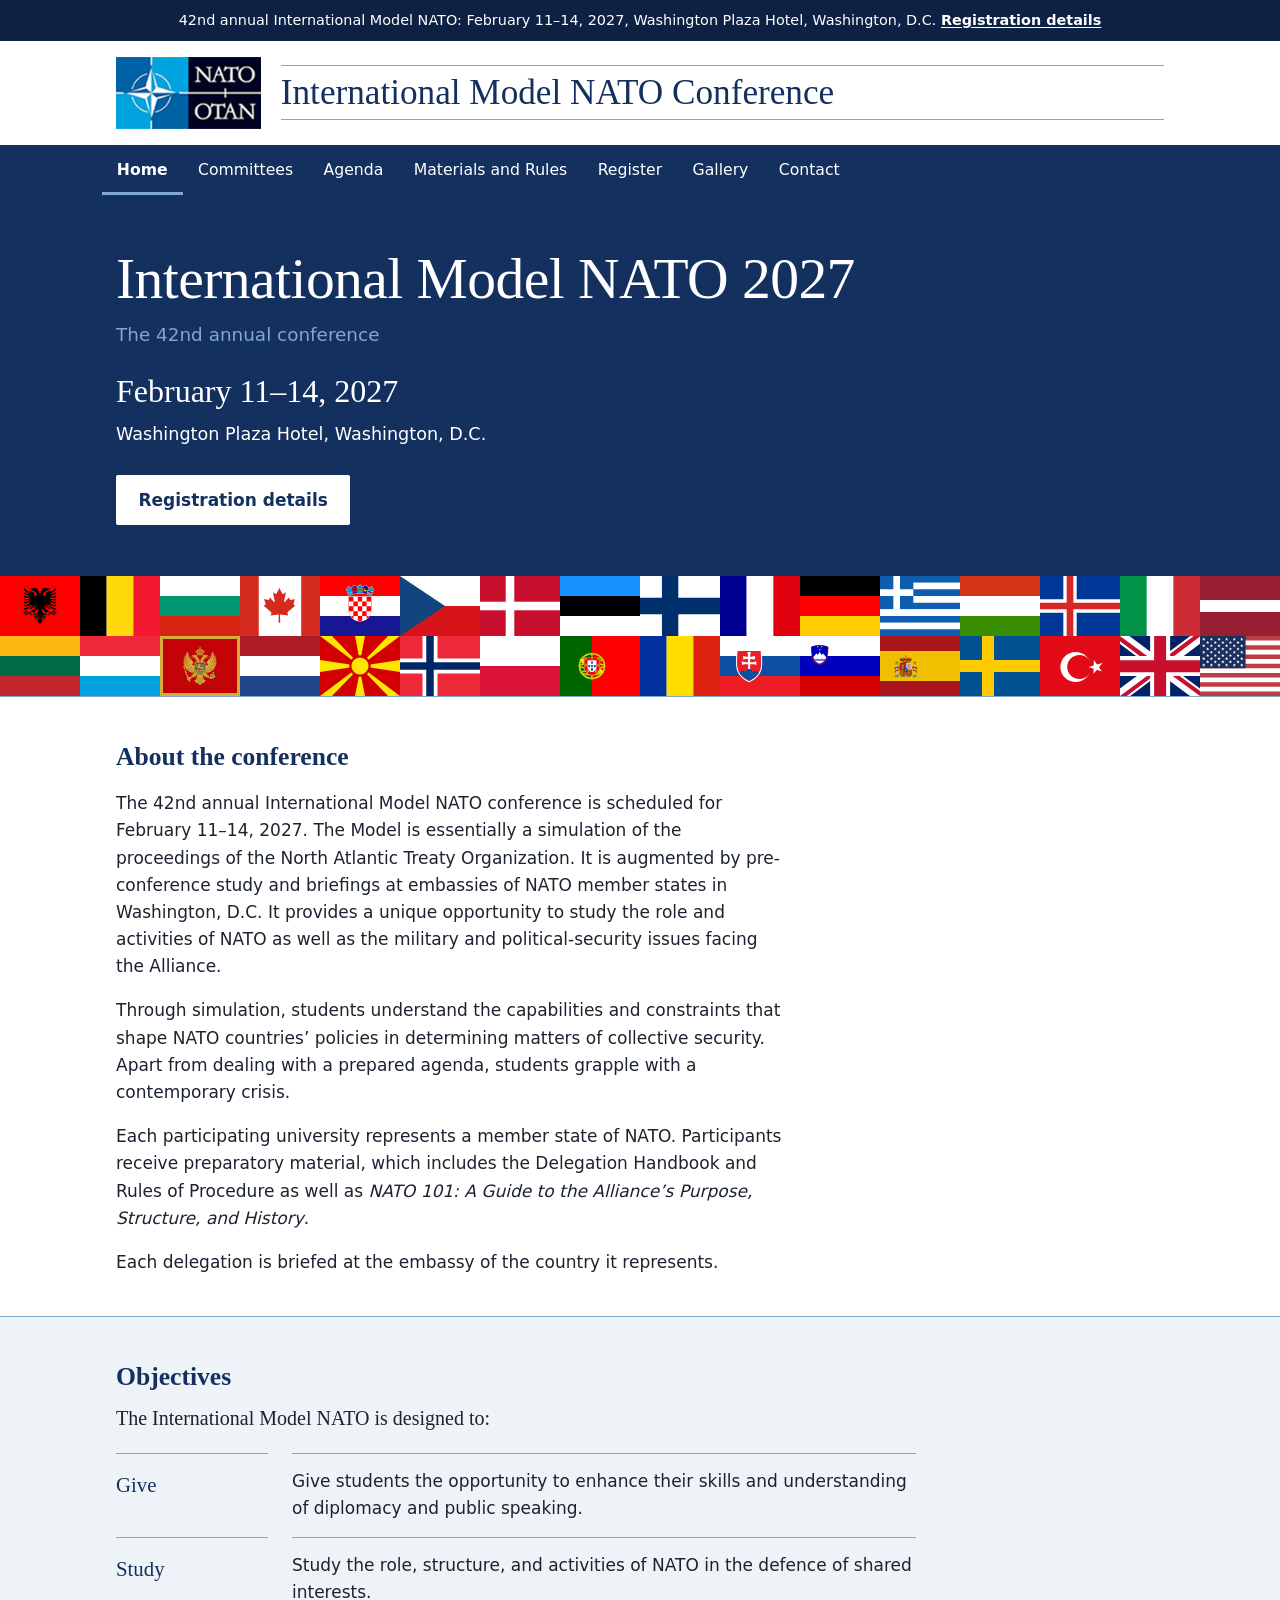
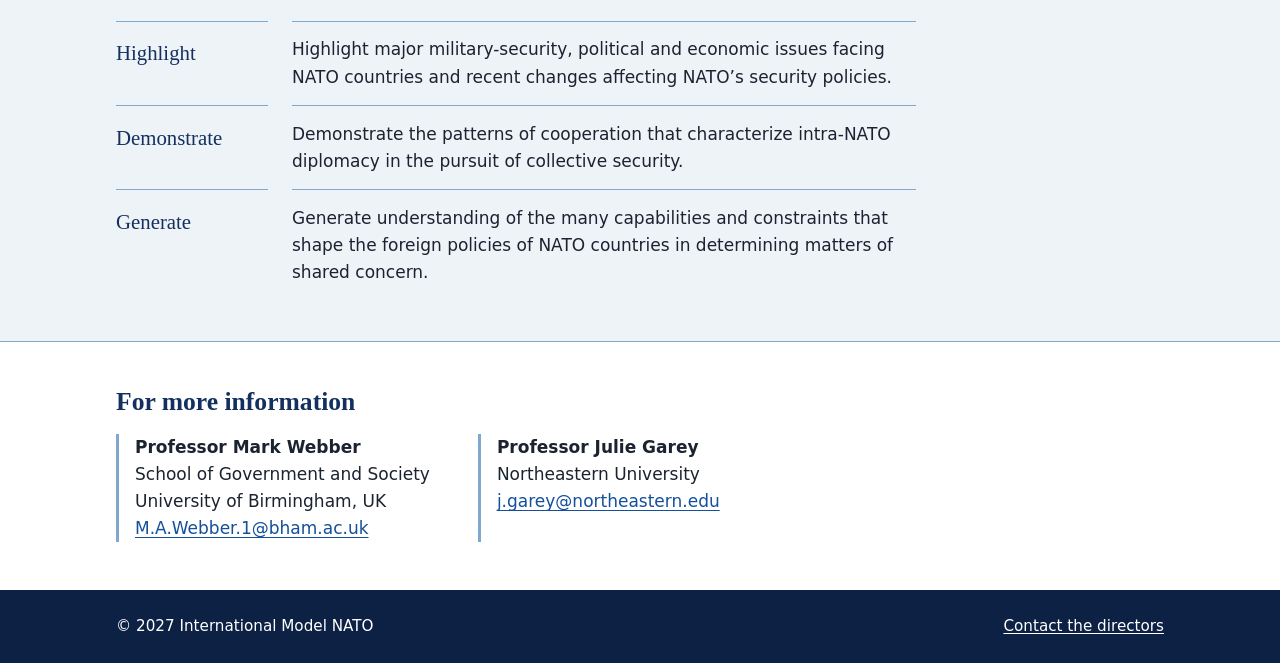
==== index.html @ 6ac9ee2c "Add files via upload" ====
<!DOCTYPE html>
<!--
  IMNATO website, page: index.html
  EDITING TIPS (full guide in README.md):
  - Change the words between the tags. Leave the <tags> themselves alone.
  - Anything highlighted yellow on the live site is a [TODO] placeholder to replace.
  - The banner, header, menu and footer are repeated on every page. If you change
    one of them, make the same change in all seven .html files.
-->
<html lang="en">
<head>
  <meta charset="utf-8">
  <meta name="viewport" content="width=device-width, initial-scale=1">
  <title>International Model NATO 2027</title>
  <meta name="description" content="International Model NATO 2027: the 42nd annual simulation of the North Atlantic Treaty Organization, February 11-14, 2027, Washington, D.C.">
  <link rel="stylesheet" href="css/style.css">
</head>
<body>
  <a class="skip" href="#main">Skip to main content</a>

  <!-- ANNOUNCEMENT BANNER: update each year -->
  <div class="banner">
    <p>42nd annual International Model NATO: February 11&ndash;14, 2027, Washington Plaza Hotel, Washington, D.C. <a href="register.html">Registration details</a></p>
  </div>

  <header class="site-header">
    <div class="wrap brand">
      <a class="brand-emblem" href="index.html" aria-label="International Model NATO home">
        <img src="images/nato-emblem.png" alt="NATO OTAN emblem" width="181" height="90">
      </a>
      <p class="brand-title">International Model NATO Conference</p>
    </div>
    <nav class="site-nav" aria-label="Main menu">
      <ul class="wrap">
        <li><a href="index.html" aria-current="page">Home</a></li>
        <li><a href="committees.html">Committees</a></li>
        <li><a href="agenda.html">Agenda</a></li>
        <li><a href="materials.html">Materials and Rules</a></li>
        <li><a href="register.html">Register</a></li>
        <li><a href="gallery.html">Gallery</a></li>
        <li><a href="contact.html">Contact</a></li>
      </ul>
    </nav>
  </header>

  <section class="hero">
    <div class="wrap">
      <h1>International Model NATO 2027</h1>
      <p class="hero-edition">The 42nd annual conference</p>
      <p class="hero-date">February 11&ndash;14, 2027</p>
      <p class="hero-place">Washington Plaza Hotel, Washington, D.C.</p>
      <p><a class="button" href="register.html">Registration details</a></p>
    </div>
  </section>
  <section class="flags" aria-label="NATO member states">
    <ul>
      <li><img src="images/flags/al.svg" alt="Albania" title="Albania" width="64" height="48" loading="lazy"></li>
      <li><img src="images/flags/be.svg" alt="Belgium" title="Belgium" width="64" height="48" loading="lazy"></li>
      <li><img src="images/flags/bg.svg" alt="Bulgaria" title="Bulgaria" width="64" height="48" loading="lazy"></li>
      <li><img src="images/flags/ca.svg" alt="Canada" title="Canada" width="64" height="48" loading="lazy"></li>
      <li><img src="images/flags/hr.svg" alt="Croatia" title="Croatia" width="64" height="48" loading="lazy"></li>
      <li><img src="images/flags/cz.svg" alt="Czechia" title="Czechia" width="64" height="48" loading="lazy"></li>
      <li><img src="images/flags/dk.svg" alt="Denmark" title="Denmark" width="64" height="48" loading="lazy"></li>
      <li><img src="images/flags/ee.svg" alt="Estonia" title="Estonia" width="64" height="48" loading="lazy"></li>
      <li><img src="images/flags/fi.svg" alt="Finland" title="Finland" width="64" height="48" loading="lazy"></li>
      <li><img src="images/flags/fr.svg" alt="France" title="France" width="64" height="48" loading="lazy"></li>
      <li><img src="images/flags/de.svg" alt="Germany" title="Germany" width="64" height="48" loading="lazy"></li>
      <li><img src="images/flags/gr.svg" alt="Greece" title="Greece" width="64" height="48" loading="lazy"></li>
      <li><img src="images/flags/hu.svg" alt="Hungary" title="Hungary" width="64" height="48" loading="lazy"></li>
      <li><img src="images/flags/is.svg" alt="Iceland" title="Iceland" width="64" height="48" loading="lazy"></li>
      <li><img src="images/flags/it.svg" alt="Italy" title="Italy" width="64" height="48" loading="lazy"></li>
      <li><img src="images/flags/lv.svg" alt="Latvia" title="Latvia" width="64" height="48" loading="lazy"></li>
      <li><img src="images/flags/lt.svg" alt="Lithuania" title="Lithuania" width="64" height="48" loading="lazy"></li>
      <li><img src="images/flags/lu.svg" alt="Luxembourg" title="Luxembourg" width="64" height="48" loading="lazy"></li>
      <li><img src="images/flags/me.svg" alt="Montenegro" title="Montenegro" width="64" height="48" loading="lazy"></li>
      <li><img src="images/flags/nl.svg" alt="Netherlands" title="Netherlands" width="64" height="48" loading="lazy"></li>
      <li><img src="images/flags/mk.svg" alt="North Macedonia" title="North Macedonia" width="64" height="48" loading="lazy"></li>
      <li><img src="images/flags/no.svg" alt="Norway" title="Norway" width="64" height="48" loading="lazy"></li>
      <li><img src="images/flags/pl.svg" alt="Poland" title="Poland" width="64" height="48" loading="lazy"></li>
      <li><img src="images/flags/pt.svg" alt="Portugal" title="Portugal" width="64" height="48" loading="lazy"></li>
      <li><img src="images/flags/ro.svg" alt="Romania" title="Romania" width="64" height="48" loading="lazy"></li>
      <li><img src="images/flags/sk.svg" alt="Slovakia" title="Slovakia" width="64" height="48" loading="lazy"></li>
      <li><img src="images/flags/si.svg" alt="Slovenia" title="Slovenia" width="64" height="48" loading="lazy"></li>
      <li><img src="images/flags/es.svg" alt="Spain" title="Spain" width="64" height="48" loading="lazy"></li>
      <li><img src="images/flags/se.svg" alt="Sweden" title="Sweden" width="64" height="48" loading="lazy"></li>
      <li><img src="images/flags/tr.svg" alt="Türkiye" title="Türkiye" width="64" height="48" loading="lazy"></li>
      <li><img src="images/flags/gb.svg" alt="United Kingdom" title="United Kingdom" width="64" height="48" loading="lazy"></li>
      <li><img src="images/flags/us.svg" alt="United States" title="United States" width="64" height="48" loading="lazy"></li>
    </ul>
  </section>

  <main id="main">
    <section class="wrap prose">
      <h2>About the conference</h2>
      <!-- EDIT HERE: main description of the conference -->
      <p>The 42nd annual International Model NATO conference is scheduled for February 11&ndash;14, 2027. The Model is essentially a simulation of the proceedings of the North Atlantic Treaty Organization. It is augmented by pre-conference study and briefings at embassies of NATO member states in Washington, D.C. It provides a unique opportunity to study the role and activities of NATO as well as the military and political-security issues facing the Alliance.</p>
      <p>Through simulation, students understand the capabilities and constraints that shape NATO countries&rsquo; policies in determining matters of collective security. Apart from dealing with a prepared agenda, students grapple with a contemporary crisis.</p>
      <p>Each participating university represents a member state of NATO. Participants receive preparatory material, which includes the Delegation Handbook and Rules of Procedure as well as <em>NATO 101: A Guide to the Alliance&rsquo;s Purpose, Structure, and History</em>.</p>
      <p>Each delegation is briefed at the embassy of the country it represents.</p>
    </section>

    <section class="band">
      <div class="wrap">
        <h2>Objectives</h2>
        <p class="lead">The International Model NATO is designed to:</p>
        <!-- EDIT HERE: the five objectives. Each is one <dt> (the verb) and one <dd> (the sentence). -->
        <dl class="objectives">
          <dt>Give</dt>
          <dd>Give students the opportunity to enhance their skills and understanding of diplomacy and public speaking.</dd>
          <dt>Study</dt>
          <dd>Study the role, structure, and activities of NATO in the defence of shared interests.</dd>
          <dt>Highlight</dt>
          <dd>Highlight major military-security, political and economic issues facing NATO countries and recent changes affecting NATO&rsquo;s security policies.</dd>
          <dt>Demonstrate</dt>
          <dd>Demonstrate the patterns of cooperation that characterize intra-NATO diplomacy in the pursuit of collective security.</dd>
          <dt>Generate</dt>
          <dd>Generate understanding of the many capabilities and constraints that shape the foreign policies of NATO countries in determining matters of shared concern.</dd>
        </dl>
      </div>
    </section>

    <section class="wrap prose">
      <h2>For more information</h2>
      <!-- EDIT HERE: faculty contacts (also on contact.html) -->
      <ul class="contacts">
        <li>
          <strong>Professor Mark Webber</strong><br>
          School of Government and Society<br>
          University of Birmingham, UK<br>
          <a href="mailto:M.A.Webber.1@bham.ac.uk">M.A.Webber.1@bham.ac.uk</a>
        </li>
        <li>
          <strong>Professor Julie Garey</strong><br>
          Northeastern University<br>
          <a href="mailto:j.garey@northeastern.edu">j.garey@northeastern.edu</a>
        </li>
      </ul>
    </section>
  </main>

  <!-- FOOTER: update the year each year -->
  <footer class="site-footer">
    <div class="wrap">
      <p>&copy; 2027 International Model NATO</p>
      <p><a href="contact.html">Contact the directors</a></p>
    </div>
  </footer>
</body>
</html>
---- css/style.css ----
/* ==========================================================================
   IMNATO website styles
   All colors, fonts and sizes live here. To restyle the whole site, change
   the values in the :root block below. No other file needs to be touched.
   ========================================================================== */

:root {
  --navy: #14305f;        /* header menu, hero, headings */
  --navy-deep: #0d2145;   /* announcement banner, footer */
  --steel: #7fa8cc;       /* thin rules and accents */
  --mist: #eef3f8;        /* pale background bands */
  --ink: #1c2330;         /* body text */
  --link: #14509b;        /* links on light backgrounds */
  --todo-bg: #fff3a8;     /* yellow highlight for [TODO] placeholders */
  --todo-ink: #5a4300;

  --serif: "Palatino Linotype", Palatino, "Book Antiqua", Georgia, serif;
  --sans: system-ui, -apple-system, "Segoe UI", Roboto, Helvetica, Arial, sans-serif;
}

*, *::before, *::after { box-sizing: border-box; }

html { -webkit-text-size-adjust: 100%; }

body {
  margin: 0;
  font-family: var(--sans);
  font-size: 1.0625rem;
  line-height: 1.6;
  color: var(--ink);
  background: #fff;
}

img { max-width: 100%; height: auto; }

a { color: var(--link); text-underline-offset: 0.15em; }
a:hover { text-decoration-thickness: 2px; }
a:focus-visible { outline: 3px solid var(--link); outline-offset: 2px; }

.wrap {
  max-width: 68rem;
  margin: 0 auto;
  padding: 0 1.25rem;
}

/* ---- Skip link (keyboard users) ---------------------------------------- */
.skip {
  position: absolute;
  left: -999px;
  top: 0.5rem;
  background: #fff;
  color: var(--navy);
  padding: 0.5rem 0.9rem;
  z-index: 10;
}
.skip:focus { left: 0.5rem; }

/* ---- Announcement banner ------------------------------------------------ */
.banner {
  background: var(--navy-deep);
  color: #fff;
  text-align: center;
  font-size: 0.9rem;
  padding: 0.55rem 1rem;
}
.banner p { margin: 0; }
.banner a { color: #fff; font-weight: 600; white-space: nowrap; }
.banner a:focus-visible { outline-color: #fff; }

/* ---- Header: emblem + title with thin rules ---------------------------- */
.site-header { background: #fff; }

.brand {
  display: flex;
  align-items: center;
  gap: 1.25rem;
  padding-top: 1rem;
  padding-bottom: 1rem;
}
.brand-emblem { flex: none; display: block; line-height: 0; }
.brand-emblem img { display: block; height: 72px; width: auto; }

.brand-title {
  flex: 1;
  margin: 0;
  padding: 0.35rem 0;
  border-top: 1px solid var(--steel);
  border-bottom: 1px solid var(--steel);
  font-family: var(--serif);
  font-size: clamp(1.25rem, 3.4vw, 2.2rem);
  line-height: 1.2;
  color: var(--navy);
}

/* ---- Main menu ---------------------------------------------------------- */
.site-nav { background: var(--navy); }
.site-nav ul {
  display: flex;
  flex-wrap: wrap;
  list-style: none;
  margin: 0 auto;
  padding: 0 0.35rem;
  max-width: 68rem;
}
.site-nav a {
  display: block;
  padding: 0.8rem 0.95rem;
  color: #fff;
  text-decoration: none;
  font-size: 0.98rem;
}
.site-nav a:hover { text-decoration: underline; text-underline-offset: 0.3em; }
.site-nav a:focus-visible { outline-color: #fff; outline-offset: -3px; }
.site-nav a[aria-current="page"] { box-shadow: inset 0 -3px 0 var(--steel); font-weight: 600; }

/* ---- Home page hero ----------------------------------------------------- */
.hero {
  background: var(--navy);
  color: #fff;
  padding: 3.25rem 0 3rem;
}
.hero h1 {
  margin: 0 0 0.6rem;
  font-family: var(--serif);
  font-weight: 400;
  font-size: clamp(2.1rem, 6vw, 3.6rem);
  line-height: 1.1;
  letter-spacing: -0.01em;
}
.hero p { margin: 0.2rem 0; }
.hero-edition { color: var(--steel); font-size: 1.15rem; }
.hero-date { font-family: var(--serif); font-size: clamp(1.5rem, 3.5vw, 2rem); margin-top: 1rem !important; }
.hero-place { font-size: 1.1rem; }
.hero .button { margin-top: 1.5rem; }

.button {
  display: inline-block;
  padding: 0.7rem 1.4rem;
  background: #fff;
  color: var(--navy);
  font-weight: 600;
  text-decoration: none;
  border-radius: 2px;
}
.button:hover { background: var(--mist); }
.button:focus-visible { outline: 3px solid #fff; outline-offset: 3px; }

/* ---- Flag strip: all NATO member states --------------------------------- */
.flags { background: #fff; border-bottom: 1px solid var(--steel); }
.flags ul {
  display: grid;
  grid-template-columns: repeat(16, 1fr);
  list-style: none;
  margin: 0;
  padding: 0;
}
.flags img { display: block; width: 100%; height: auto; }

/* ---- Sub-page heading band ---------------------------------------------- */
.page-head {
  background: var(--mist);
  border-bottom: 1px solid var(--steel);
}
.page-head h1 {
  margin: 0;
  padding: 2rem 0 1.75rem;
  font-family: var(--serif);
  font-weight: 400;
  font-size: clamp(1.9rem, 5vw, 2.7rem);
  color: var(--navy);
}

/* ---- Content ------------------------------------------------------------ */
main { display: block; padding-bottom: 3rem; }

.prose { padding-top: 0.5rem; }
.prose p { max-width: 42rem; }
.prose h2, .band h2 {
  margin: 2.25rem 0 0.6rem;
  font-family: var(--serif);
  font-weight: 700;
  font-size: 1.6rem;
  line-height: 1.25;
  color: var(--navy);
}
.lead { font-family: var(--serif); font-size: 1.25rem; line-height: 1.5; margin-top: 1.75rem; }

/* Objectives on the home page */
.band {
  background: var(--mist);
  border-top: 1px solid var(--steel);
  border-bottom: 1px solid var(--steel);
  padding: 0.5rem 0 2.5rem;
  margin-top: 2.5rem;
}
.band .lead { margin-top: 0; }
.objectives {
  display: grid;
  grid-template-columns: 9.5rem 1fr;
  gap: 0 1.5rem;
  margin: 1.25rem 0 0;
  max-width: 50rem;
}
.objectives dt,
.objectives dd { padding-top: 0.9rem; padding-bottom: 0.9rem; border-top: 1px solid var(--steel); margin: 0; }
.objectives dt { font-family: var(--serif); font-size: 1.3rem; color: var(--navy); }

/* Contacts */
.contacts {
  display: flex;
  flex-wrap: wrap;
  gap: 1.5rem 3rem;
  list-style: none;
  padding: 0;
  margin: 1rem 0 0;
}
.contacts li { border-left: 3px solid var(--steel); padding-left: 1rem; }

/* Committees */
.committee-list {
  display: grid;
  grid-template-columns: repeat(auto-fit, minmax(18rem, 1fr));
  gap: 0.5rem 2.5rem;
  margin-top: 0.5rem;
}
.committee { border-left: 3px solid var(--steel); padding: 0 0 0.5rem 1rem; }
.committee h2 { margin-top: 1.25rem; font-size: 1.35rem; }
.committee p { margin: 0; }

/* Agenda */
.day-list { margin: 0.5rem 0 1.5rem; max-width: 42rem; }
.day { border-top: 1px solid var(--steel); padding-bottom: 0.75rem; }
.day h2 { font-size: 1.35rem; margin-top: 1.1rem; }
.day p { margin: 0; }

/* Materials */
.doc-list { list-style: none; padding: 0; margin: 0.5rem 0 0; max-width: 42rem; }
.doc-list li { border-left: 3px solid var(--steel); padding: 0 0 0.5rem 1rem; margin-bottom: 0.5rem; }
.doc-list h2 { font-size: 1.3rem; margin-top: 1.1rem; }
.doc-list p { margin: 0; }

/* Gallery */
.tile-grid {
  display: grid;
  grid-template-columns: repeat(auto-fill, minmax(14rem, 1fr));
  gap: 1.25rem;
  margin-top: 1.25rem;
}
.tile { margin: 0; }
.tile img { display: block; width: 100%; aspect-ratio: 4 / 3; object-fit: cover; }
.tile-box {
  aspect-ratio: 4 / 3;
  display: grid;
  place-items: center;
  padding: 1rem;
  text-align: center;
  background: var(--mist);
  border: 1px dashed var(--steel);
}
.tile figcaption { font-size: 0.92rem; margin-top: 0.4rem; }

/* Placeholders: bright on purpose so nobody publishes one by accident */
.todo {
  background: var(--todo-bg);
  color: var(--todo-ink);
  padding: 0 0.25em;
  border-radius: 2px;
}

/* ---- Footer ------------------------------------------------------------- */
.site-footer {
  background: var(--navy-deep);
  color: #fff;
  padding: 1.5rem 0;
  font-size: 0.95rem;
}
.site-footer .wrap {
  display: flex;
  flex-wrap: wrap;
  justify-content: space-between;
  gap: 0.5rem 2rem;
}
.site-footer p { margin: 0; }
.site-footer a { color: #fff; }
.site-footer a:focus-visible { outline-color: #fff; }

/* ---- Small screens ------------------------------------------------------ */
@media (max-width: 760px) {
  .flags ul { grid-template-columns: repeat(8, 1fr); }
  .brand-emblem img { height: 56px; }
  .brand { gap: 0.9rem; }
  .objectives { grid-template-columns: 1fr; }
  .objectives dt { padding-bottom: 0; }
  .objectives dd { border-top: 0; padding-top: 0.25rem; }
  .hero { padding: 2.25rem 0 2rem; }
}
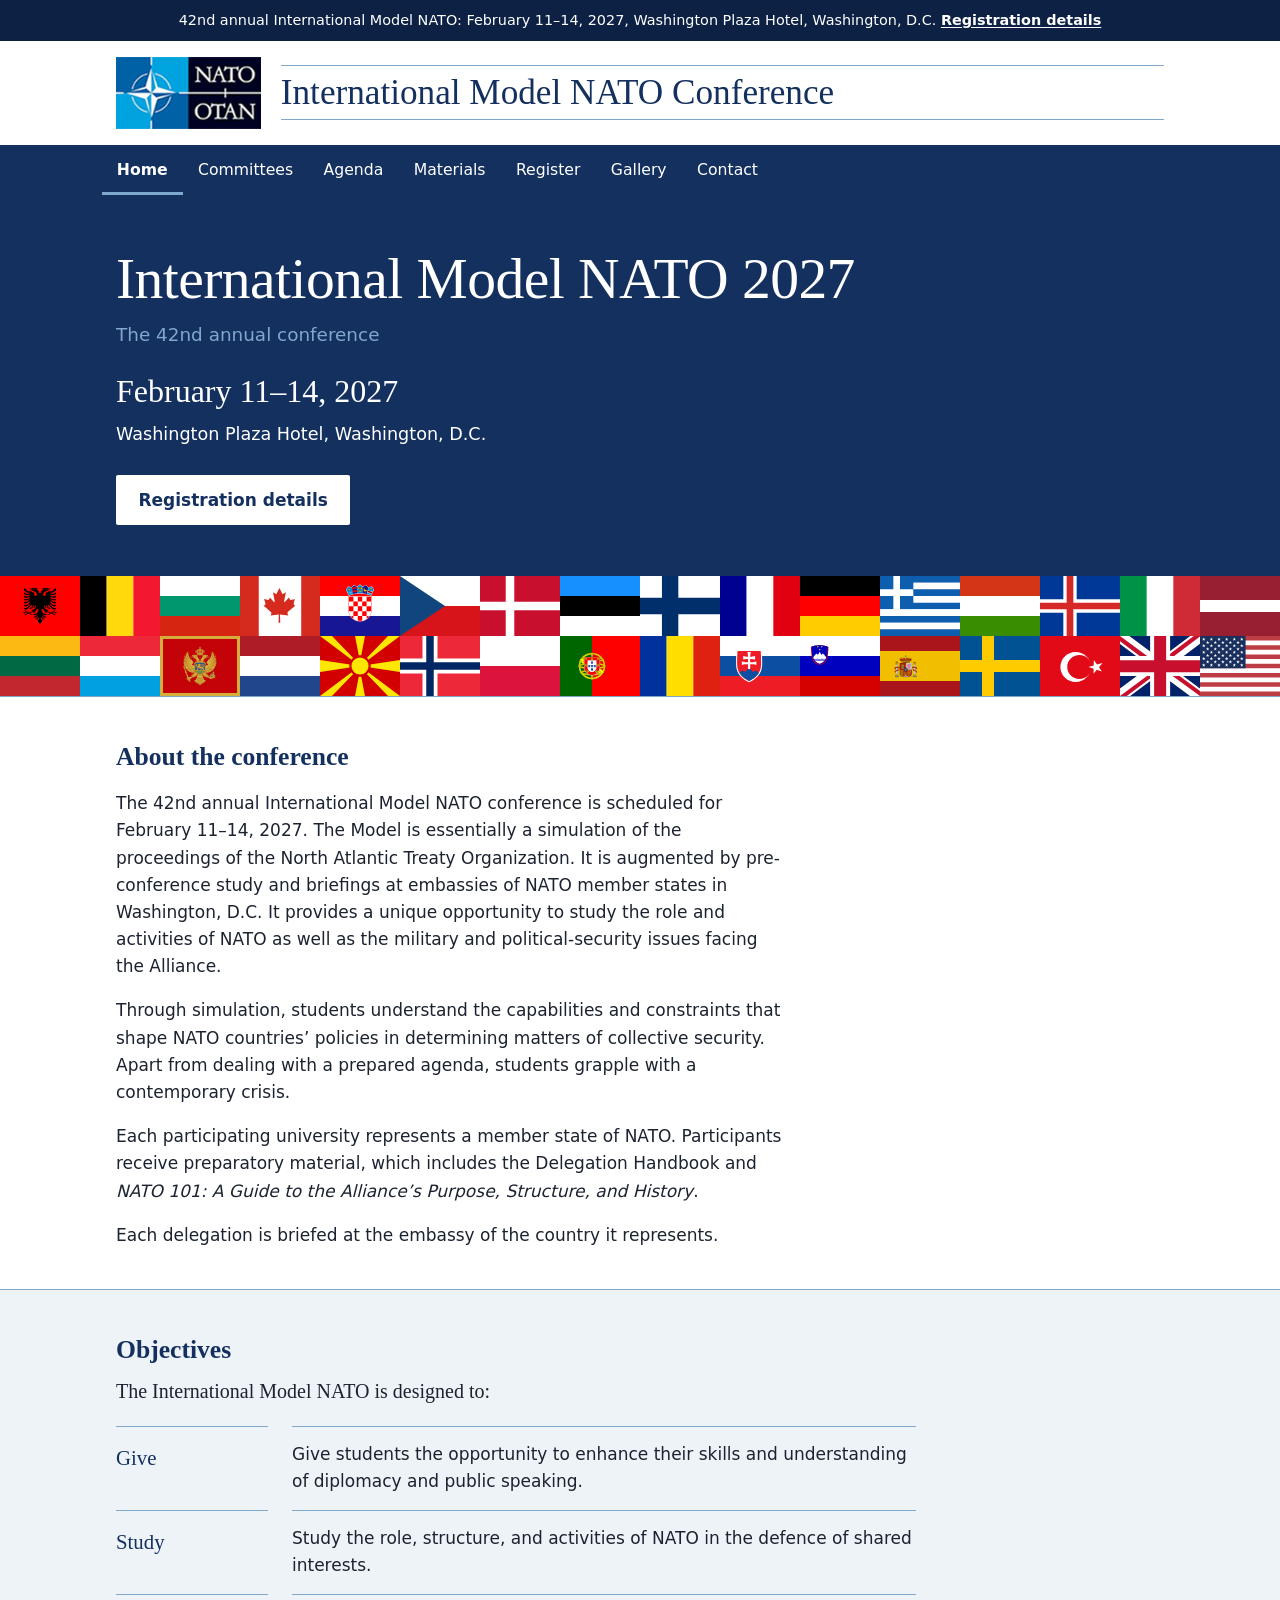
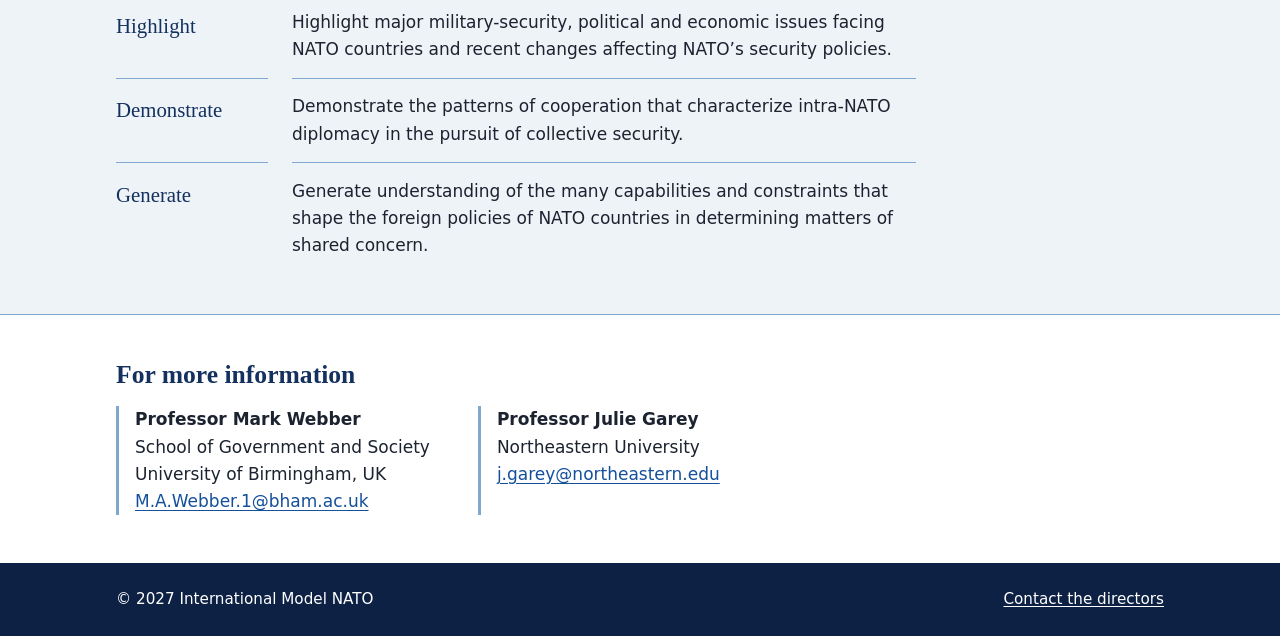
==== commit bf24846b: "Add files via upload" ====
--- a/index.html
+++ b/index.html
@@ -35,7 +35,7 @@
         <li><a href="index.html" aria-current="page">Home</a></li>
         <li><a href="committees.html">Committees</a></li>
         <li><a href="agenda.html">Agenda</a></li>
-        <li><a href="materials.html">Materials and Rules</a></li>
+        <li><a href="materials.html">Materials</a></li>
         <li><a href="register.html">Register</a></li>
         <li><a href="gallery.html">Gallery</a></li>
         <li><a href="contact.html">Contact</a></li>
@@ -95,7 +95,7 @@
       <!-- EDIT HERE: main description of the conference -->
       <p>The 42nd annual International Model NATO conference is scheduled for February 11&ndash;14, 2027. The Model is essentially a simulation of the proceedings of the North Atlantic Treaty Organization. It is augmented by pre-conference study and briefings at embassies of NATO member states in Washington, D.C. It provides a unique opportunity to study the role and activities of NATO as well as the military and political-security issues facing the Alliance.</p>
       <p>Through simulation, students understand the capabilities and constraints that shape NATO countries&rsquo; policies in determining matters of collective security. Apart from dealing with a prepared agenda, students grapple with a contemporary crisis.</p>
-      <p>Each participating university represents a member state of NATO. Participants receive preparatory material, which includes the Delegation Handbook and Rules of Procedure as well as <em>NATO 101: A Guide to the Alliance&rsquo;s Purpose, Structure, and History</em>.</p>
+      <p>Each participating university represents a member state of NATO. Participants receive preparatory material, which includes the Delegation Handbook and <em>NATO 101: A Guide to the Alliance&rsquo;s Purpose, Structure, and History</em>.</p>
       <p>Each delegation is briefed at the embassy of the country it represents.</p>
     </section>
 
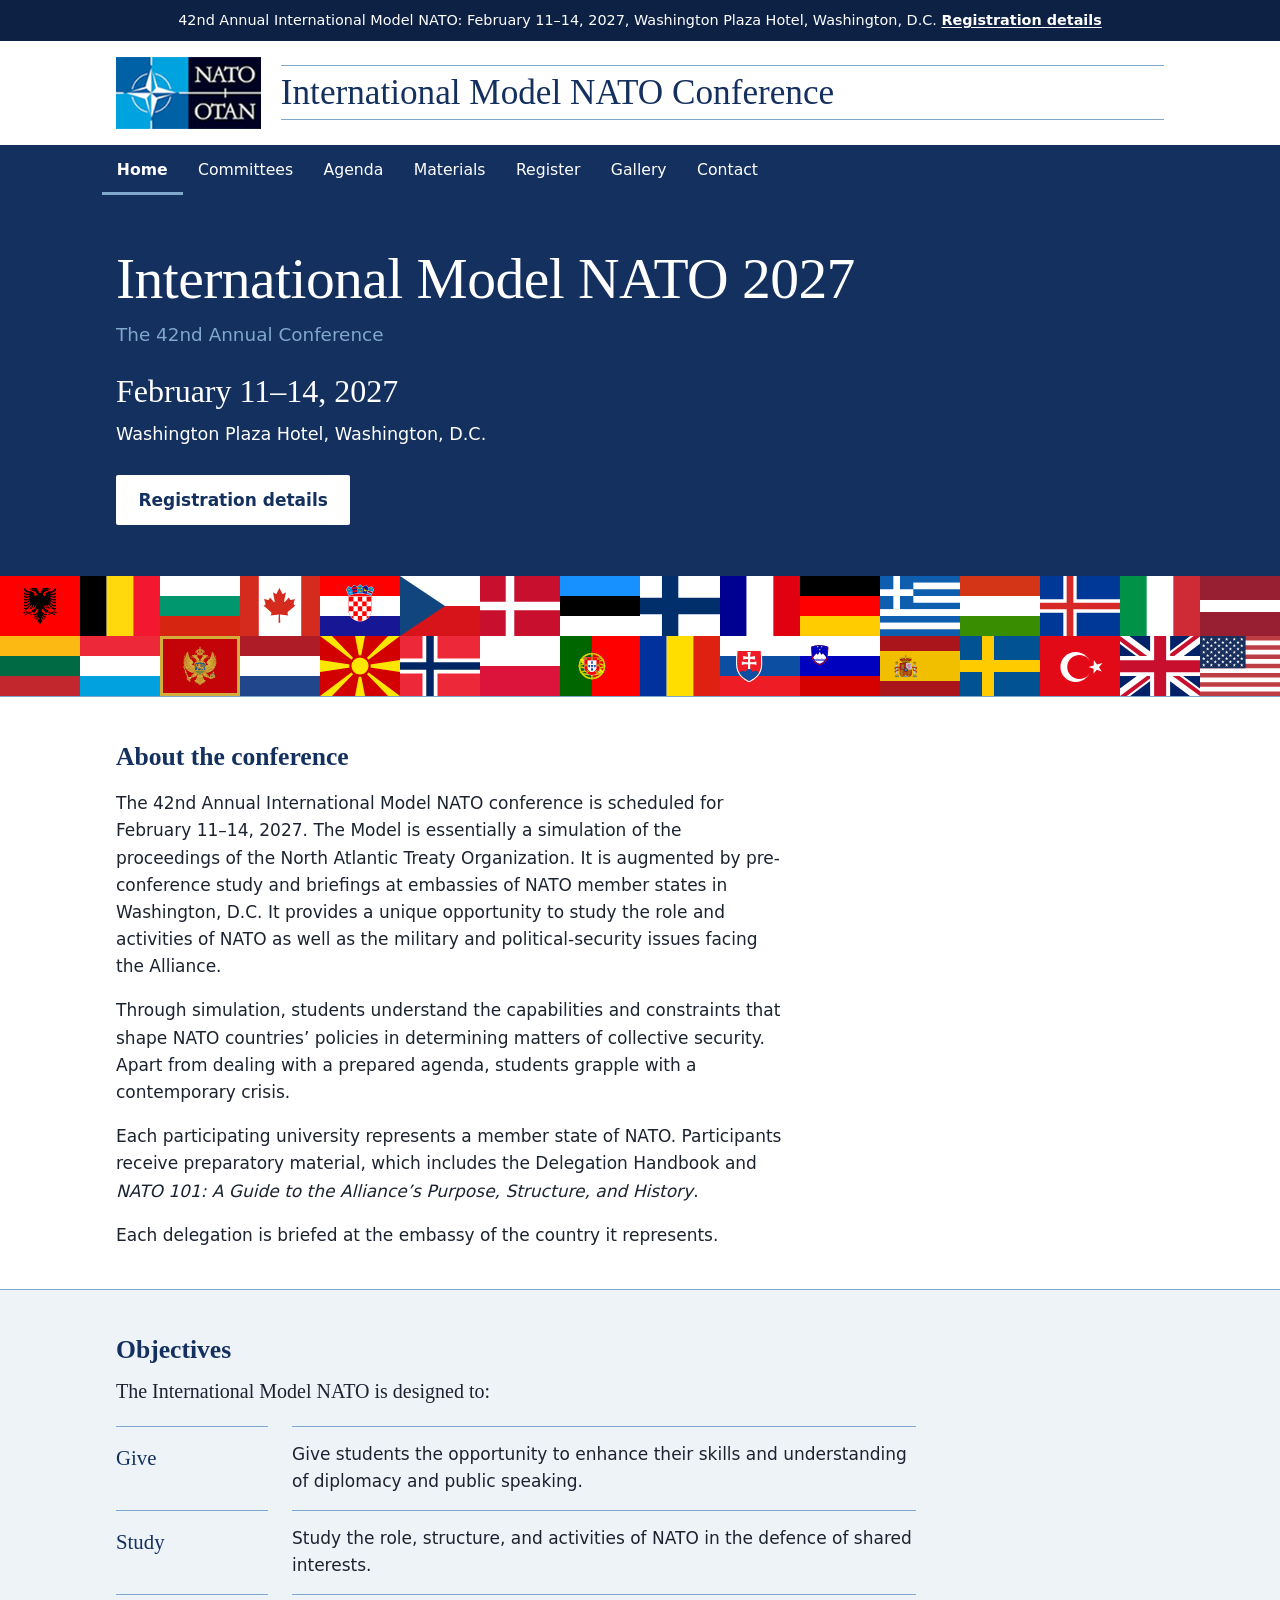
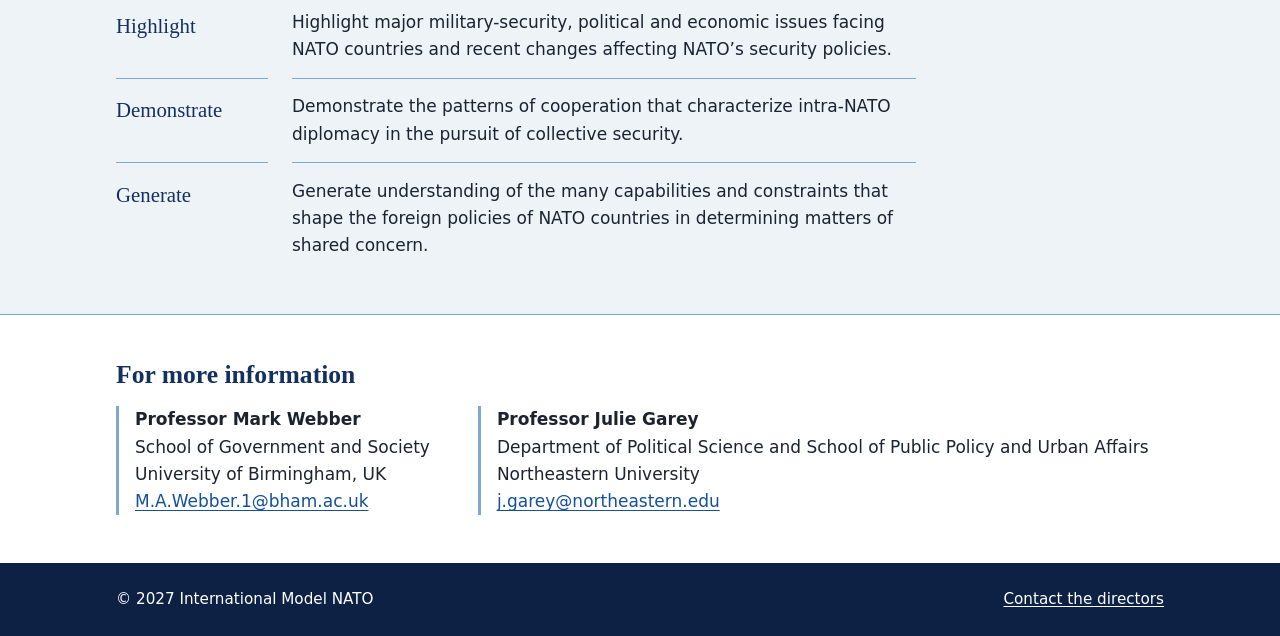
==== commit 5ad7d2f1: "Add files via upload" ====
--- a/index.html
+++ b/index.html
@@ -12,7 +12,7 @@
   <meta charset="utf-8">
   <meta name="viewport" content="width=device-width, initial-scale=1">
   <title>International Model NATO 2027</title>
-  <meta name="description" content="International Model NATO 2027: the 42nd annual simulation of the North Atlantic Treaty Organization, February 11-14, 2027, Washington, D.C.">
+  <meta name="description" content="International Model NATO 2027: the 42nd Annual International Model NATO conference, a simulation of the North Atlantic Treaty Organization, February 11-14, 2027, Washington, D.C.">
   <link rel="stylesheet" href="css/style.css">
 </head>
 <body>
@@ -20,7 +20,7 @@
 
   <!-- ANNOUNCEMENT BANNER: update each year -->
   <div class="banner">
-    <p>42nd annual International Model NATO: February 11&ndash;14, 2027, Washington Plaza Hotel, Washington, D.C. <a href="register.html">Registration details</a></p>
+    <p>42nd Annual International Model NATO: February 11&ndash;14, 2027, Washington Plaza Hotel, Washington, D.C. <a href="register.html">Registration details</a></p>
   </div>
 
   <header class="site-header">
@@ -46,7 +46,7 @@
   <section class="hero">
     <div class="wrap">
       <h1>International Model NATO 2027</h1>
-      <p class="hero-edition">The 42nd annual conference</p>
+      <p class="hero-edition">The 42nd Annual Conference</p>
       <p class="hero-date">February 11&ndash;14, 2027</p>
       <p class="hero-place">Washington Plaza Hotel, Washington, D.C.</p>
       <p><a class="button" href="register.html">Registration details</a></p>
@@ -93,7 +93,7 @@
     <section class="wrap prose">
       <h2>About the conference</h2>
       <!-- EDIT HERE: main description of the conference -->
-      <p>The 42nd annual International Model NATO conference is scheduled for February 11&ndash;14, 2027. The Model is essentially a simulation of the proceedings of the North Atlantic Treaty Organization. It is augmented by pre-conference study and briefings at embassies of NATO member states in Washington, D.C. It provides a unique opportunity to study the role and activities of NATO as well as the military and political-security issues facing the Alliance.</p>
+      <p>The 42nd Annual International Model NATO conference is scheduled for February 11&ndash;14, 2027. The Model is essentially a simulation of the proceedings of the North Atlantic Treaty Organization. It is augmented by pre-conference study and briefings at embassies of NATO member states in Washington, D.C. It provides a unique opportunity to study the role and activities of NATO as well as the military and political-security issues facing the Alliance.</p>
       <p>Through simulation, students understand the capabilities and constraints that shape NATO countries&rsquo; policies in determining matters of collective security. Apart from dealing with a prepared agenda, students grapple with a contemporary crisis.</p>
       <p>Each participating university represents a member state of NATO. Participants receive preparatory material, which includes the Delegation Handbook and <em>NATO 101: A Guide to the Alliance&rsquo;s Purpose, Structure, and History</em>.</p>
       <p>Each delegation is briefed at the embassy of the country it represents.</p>
@@ -131,6 +131,7 @@
         </li>
         <li>
           <strong>Professor Julie Garey</strong><br>
+          Department of Political Science and School of Public Policy and Urban Affairs<br>
           Northeastern University<br>
           <a href="mailto:j.garey@northeastern.edu">j.garey@northeastern.edu</a>
         </li>
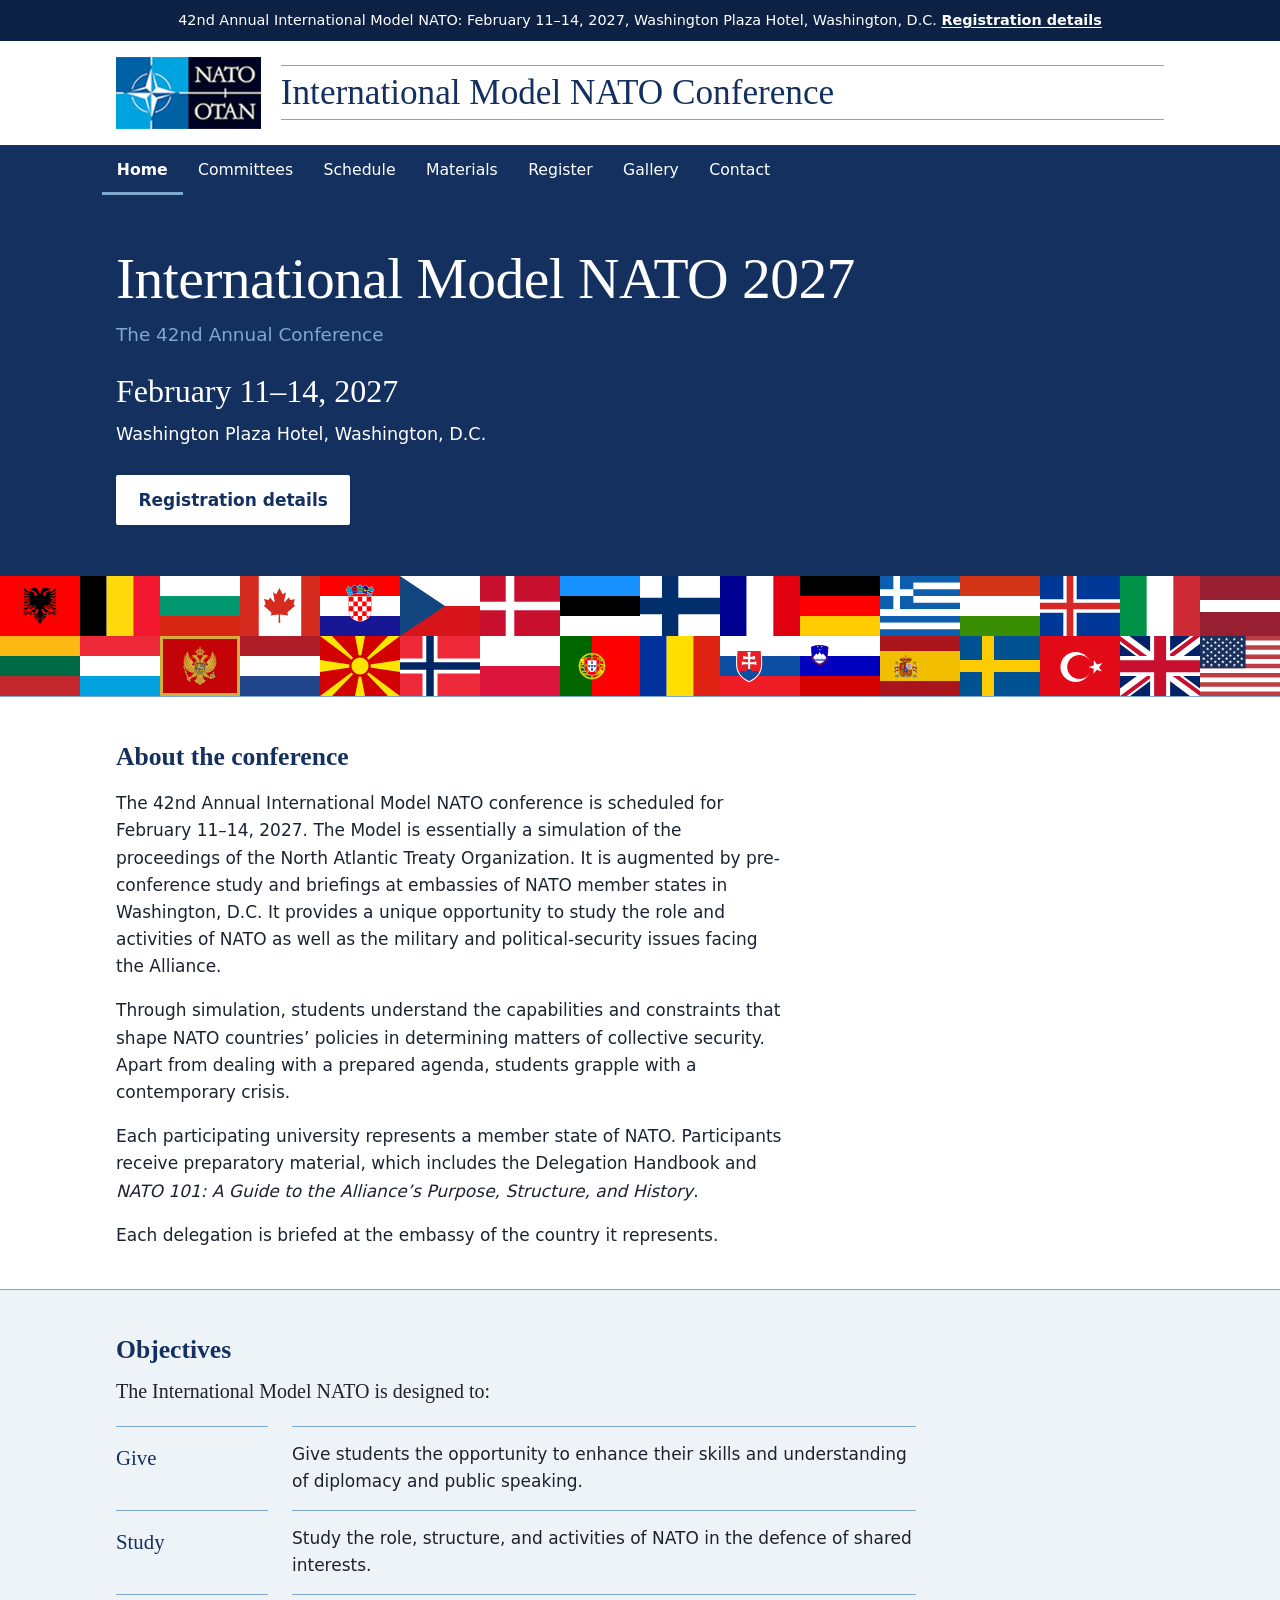
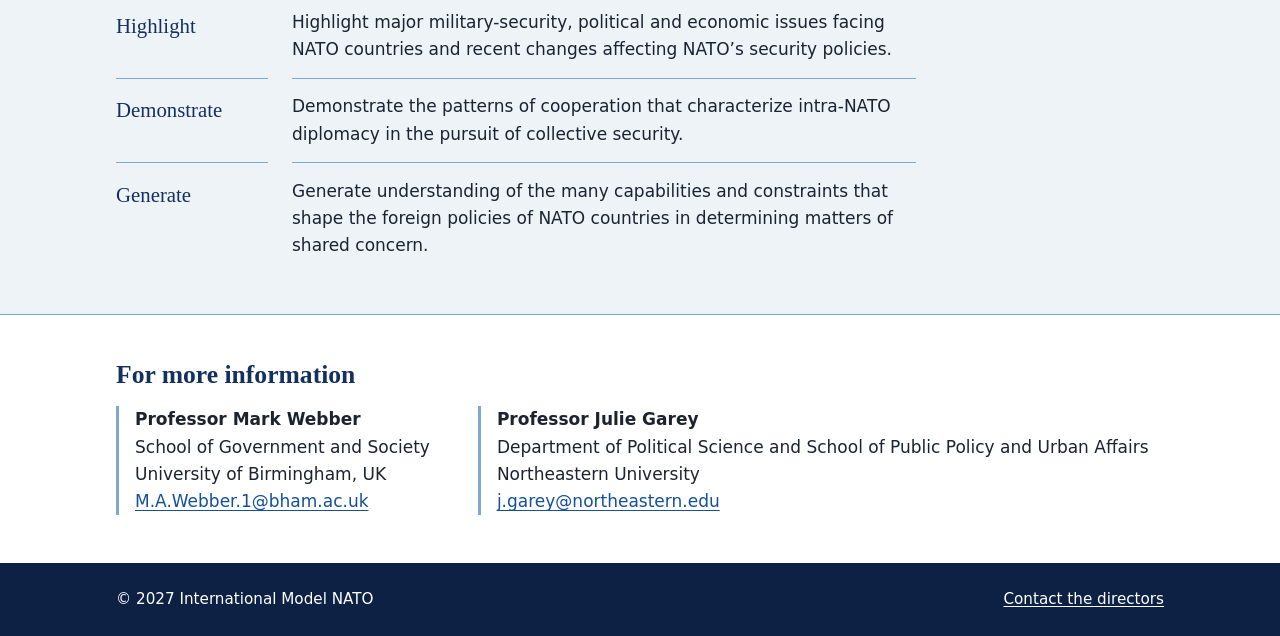
==== commit cb1d28e2: "Add files via upload" ====
--- a/index.html
+++ b/index.html
@@ -34,7 +34,7 @@
       <ul class="wrap">
         <li><a href="index.html" aria-current="page">Home</a></li>
         <li><a href="committees.html">Committees</a></li>
-        <li><a href="agenda.html">Agenda</a></li>
+        <li><a href="schedule.html">Schedule</a></li>
         <li><a href="materials.html">Materials</a></li>
         <li><a href="register.html">Register</a></li>
         <li><a href="gallery.html">Gallery</a></li>
--- a/css/style.css
+++ b/css/style.css
@@ -242,12 +242,13 @@
 /* Gallery */
 .tile-grid {
   display: grid;
-  grid-template-columns: repeat(auto-fill, minmax(14rem, 1fr));
+  grid-template-columns: repeat(auto-fill, minmax(18rem, 1fr));
   gap: 1.25rem;
   margin-top: 1.25rem;
 }
 .tile { margin: 0; }
-.tile img { display: block; width: 100%; aspect-ratio: 4 / 3; object-fit: cover; }
+.tile-wide { grid-column: 1 / -1; }
+.tile img { display: block; width: 100%; height: auto; }
 .tile-box {
   aspect-ratio: 4 / 3;
   display: grid;
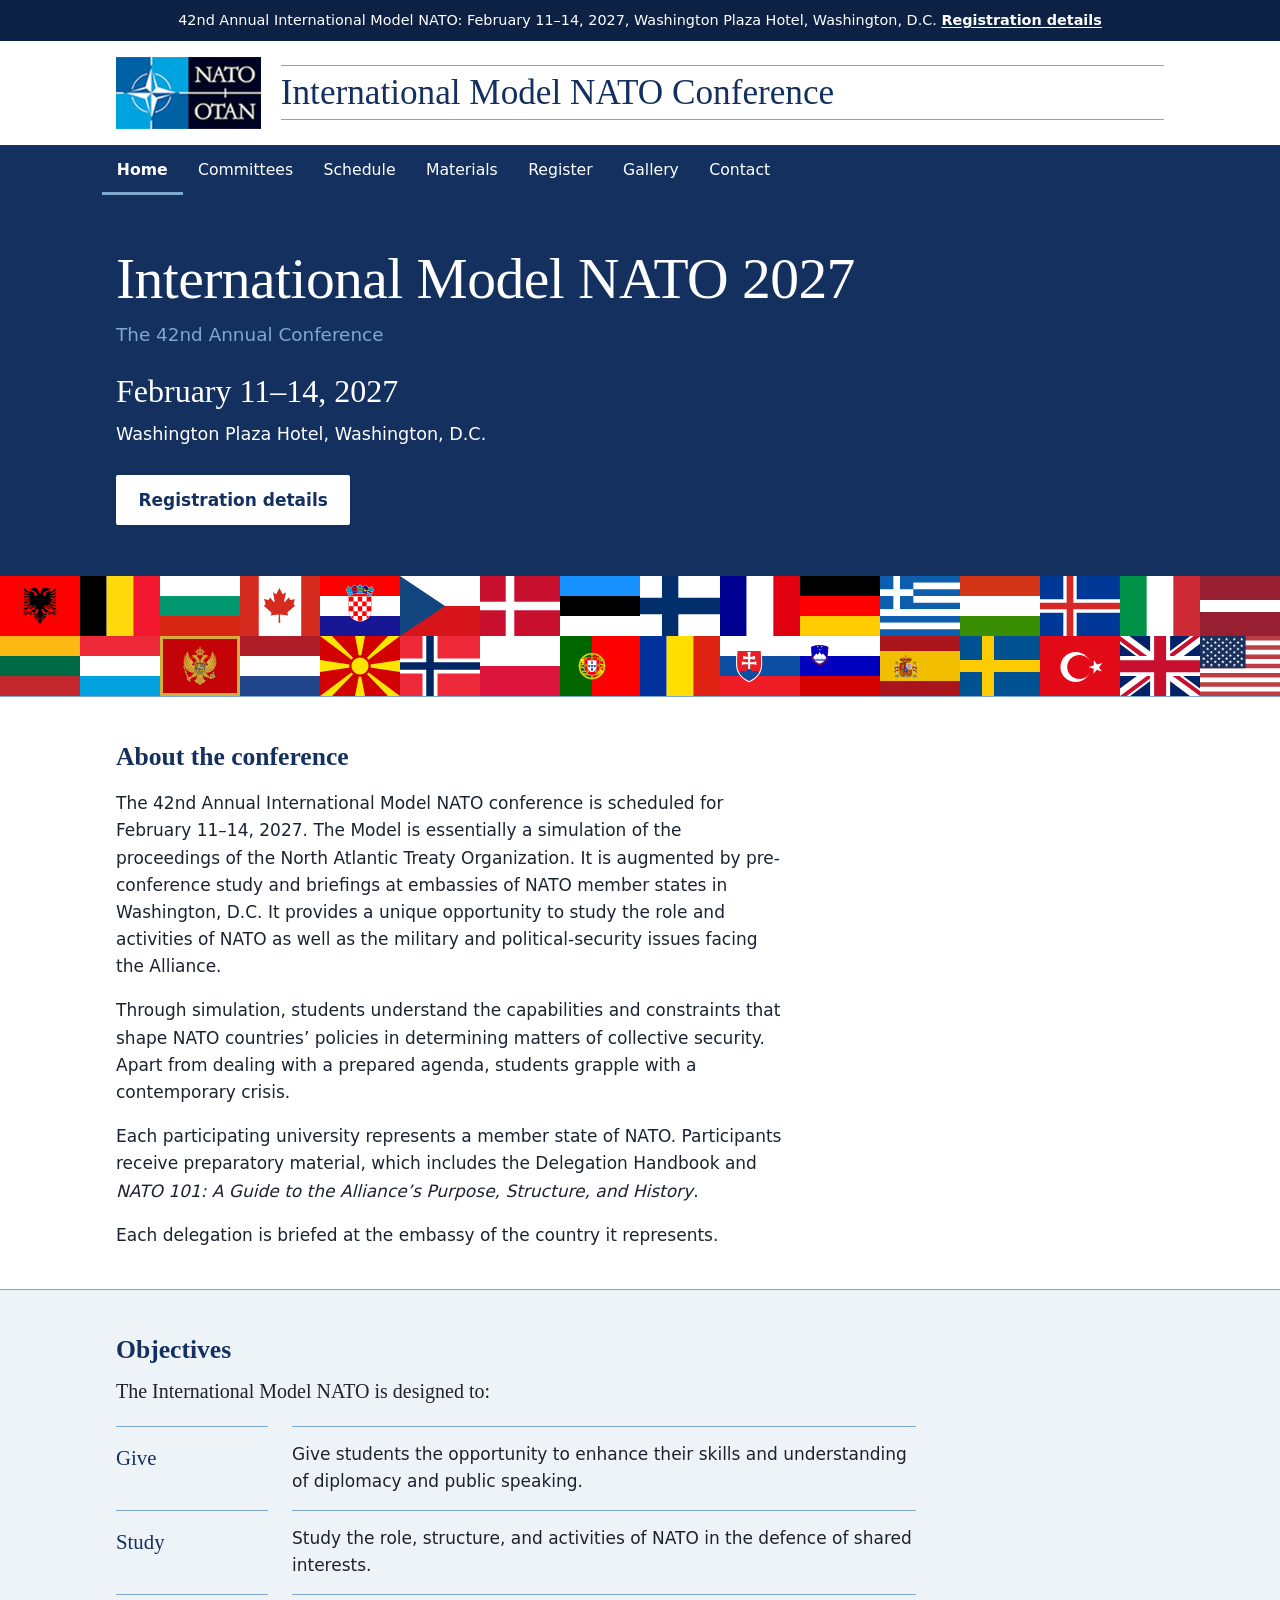
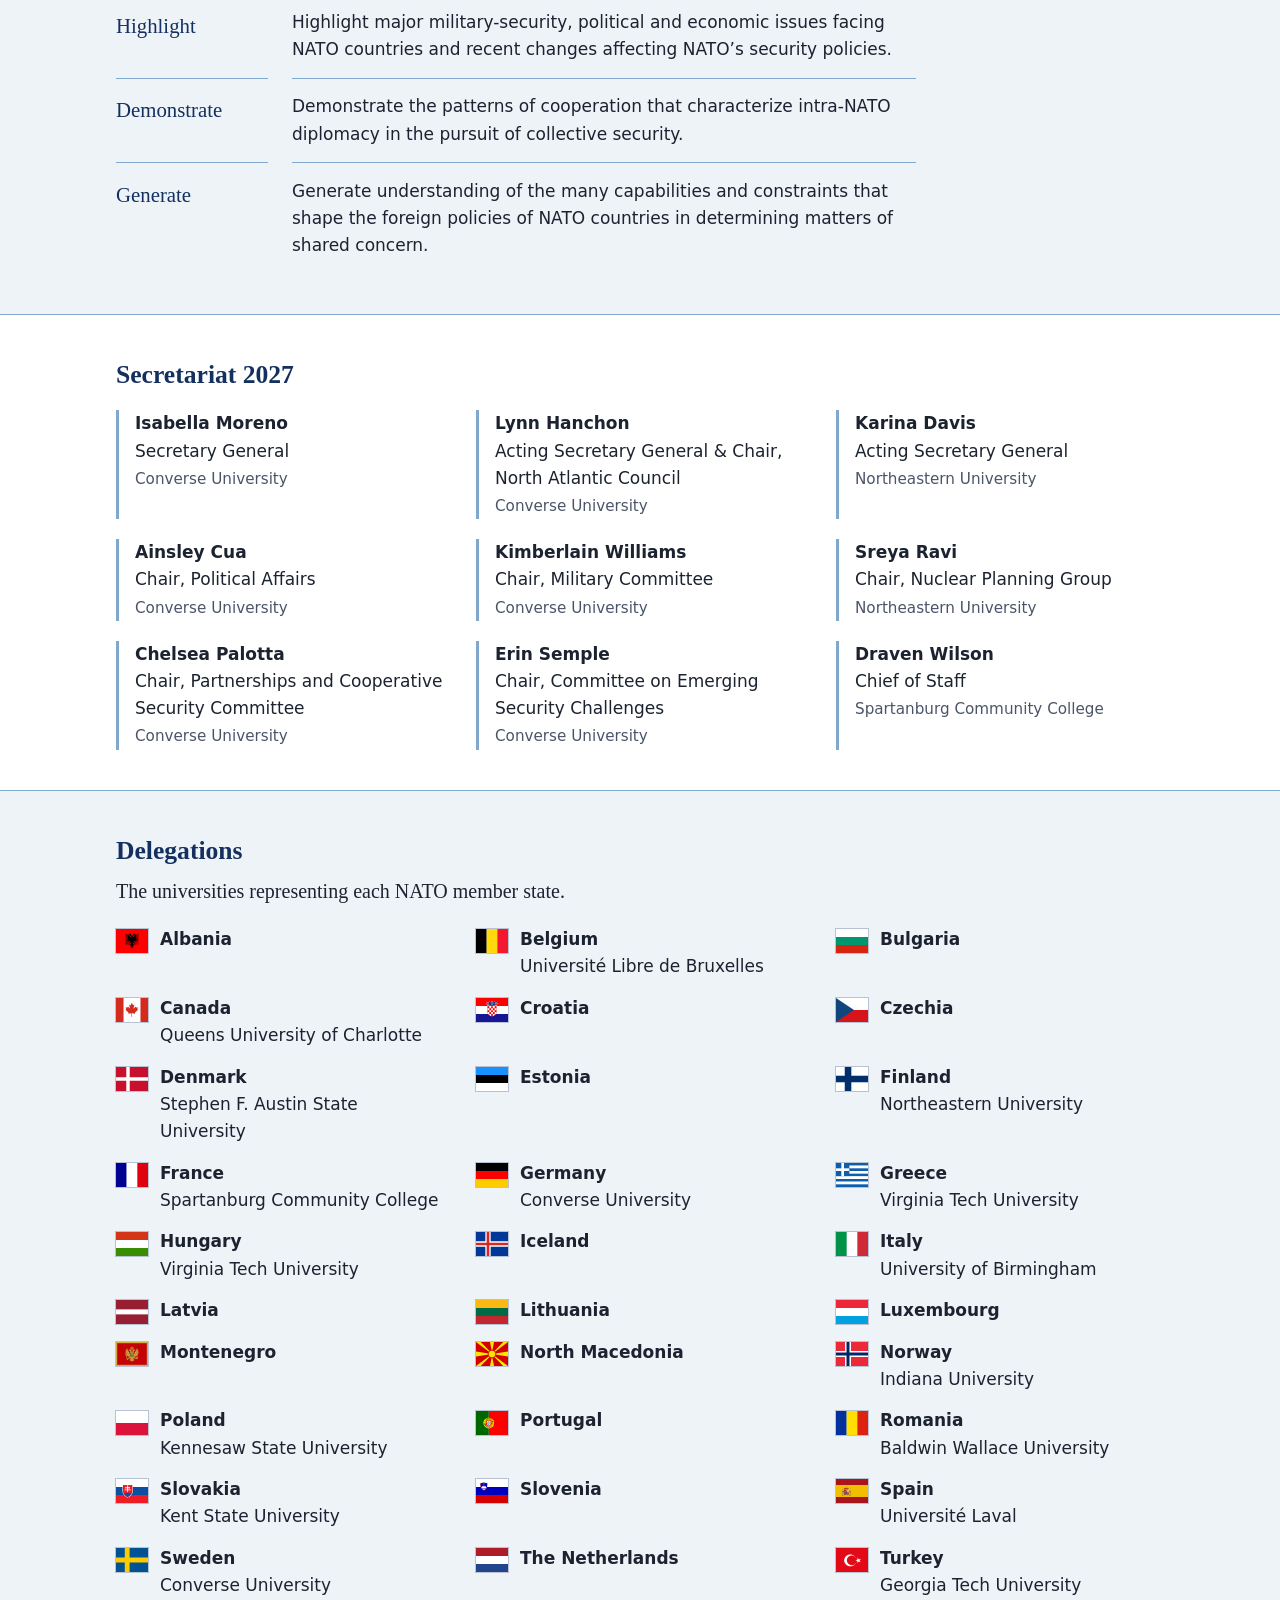
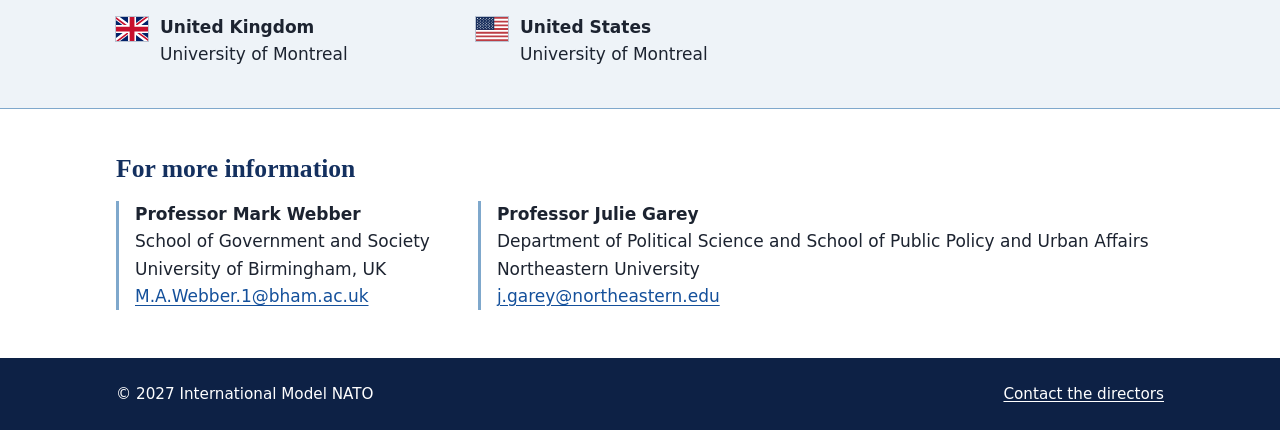
==== commit f494e2f9: "Add files via upload" ====
--- a/index.html
+++ b/index.html
@@ -120,6 +120,195 @@
     </section>
 
     <section class="wrap prose">
+      <h2>Secretariat 2027</h2>
+      <!-- EDIT HERE: one <li> per person. Copy one whole <li>...</li> block to add someone. -->
+      <ul class="people">
+          <li>
+            <strong>Isabella Moreno</strong><br>
+            Secretary General<br>
+            <span class="where">Converse University</span>
+          </li>
+          <li>
+            <strong>Lynn Hanchon</strong><br>
+            Acting Secretary General &amp; Chair, North Atlantic Council<br>
+            <span class="where">Converse University</span>
+          </li>
+          <li>
+            <strong>Karina Davis</strong><br>
+            Acting Secretary General<br>
+            <span class="where">Northeastern University</span>
+          </li>
+          <li>
+            <strong>Ainsley Cua</strong><br>
+            Chair, Political Affairs<br>
+            <span class="where">Converse University</span>
+          </li>
+          <li>
+            <strong>Kimberlain Williams</strong><br>
+            Chair, Military Committee<br>
+            <span class="where">Converse University</span>
+          </li>
+          <li>
+            <strong>Sreya Ravi</strong><br>
+            Chair, Nuclear Planning Group<br>
+            <span class="where">Northeastern University</span>
+          </li>
+          <li>
+            <strong>Chelsea Palotta</strong><br>
+            Chair, Partnerships and Cooperative Security Committee<br>
+            <span class="where">Converse University</span>
+          </li>
+          <li>
+            <strong>Erin Semple</strong><br>
+            Chair, Committee on Emerging Security Challenges<br>
+            <span class="where">Converse University</span>
+          </li>
+          <li>
+            <strong>Draven Wilson</strong><br>
+            Chief of Staff<br>
+            <span class="where">Spartanburg Community College</span>
+          </li>
+      </ul>
+    </section>
+    <section class="band">
+      <div class="wrap">
+        <h2>Delegations</h2>
+        <p class="lead">The universities representing each NATO member state.</p>
+        <!-- EDIT HERE: to assign a university, type its name after the <br> under the country name. -->
+        <ul class="delegations">
+          <li>
+            <img src="images/flags/al.svg" alt="" width="32" height="24" loading="lazy">
+            <div><strong>Albania</strong><br></div>
+          </li>
+          <li>
+            <img src="images/flags/be.svg" alt="" width="32" height="24" loading="lazy">
+            <div><strong>Belgium</strong><br>Universit&eacute; Libre de Bruxelles</div>
+          </li>
+          <li>
+            <img src="images/flags/bg.svg" alt="" width="32" height="24" loading="lazy">
+            <div><strong>Bulgaria</strong><br></div>
+          </li>
+          <li>
+            <img src="images/flags/ca.svg" alt="" width="32" height="24" loading="lazy">
+            <div><strong>Canada</strong><br>Queens University of Charlotte</div>
+          </li>
+          <li>
+            <img src="images/flags/hr.svg" alt="" width="32" height="24" loading="lazy">
+            <div><strong>Croatia</strong><br></div>
+          </li>
+          <li>
+            <img src="images/flags/cz.svg" alt="" width="32" height="24" loading="lazy">
+            <div><strong>Czechia</strong><br></div>
+          </li>
+          <li>
+            <img src="images/flags/dk.svg" alt="" width="32" height="24" loading="lazy">
+            <div><strong>Denmark</strong><br>Stephen F. Austin State University</div>
+          </li>
+          <li>
+            <img src="images/flags/ee.svg" alt="" width="32" height="24" loading="lazy">
+            <div><strong>Estonia</strong><br></div>
+          </li>
+          <li>
+            <img src="images/flags/fi.svg" alt="" width="32" height="24" loading="lazy">
+            <div><strong>Finland</strong><br>Northeastern University</div>
+          </li>
+          <li>
+            <img src="images/flags/fr.svg" alt="" width="32" height="24" loading="lazy">
+            <div><strong>France</strong><br>Spartanburg Community College</div>
+          </li>
+          <li>
+            <img src="images/flags/de.svg" alt="" width="32" height="24" loading="lazy">
+            <div><strong>Germany</strong><br>Converse University</div>
+          </li>
+          <li>
+            <img src="images/flags/gr.svg" alt="" width="32" height="24" loading="lazy">
+            <div><strong>Greece</strong><br>Virginia Tech University</div>
+          </li>
+          <li>
+            <img src="images/flags/hu.svg" alt="" width="32" height="24" loading="lazy">
+            <div><strong>Hungary</strong><br>Virginia Tech University</div>
+          </li>
+          <li>
+            <img src="images/flags/is.svg" alt="" width="32" height="24" loading="lazy">
+            <div><strong>Iceland</strong><br></div>
+          </li>
+          <li>
+            <img src="images/flags/it.svg" alt="" width="32" height="24" loading="lazy">
+            <div><strong>Italy</strong><br>University of Birmingham</div>
+          </li>
+          <li>
+            <img src="images/flags/lv.svg" alt="" width="32" height="24" loading="lazy">
+            <div><strong>Latvia</strong><br></div>
+          </li>
+          <li>
+            <img src="images/flags/lt.svg" alt="" width="32" height="24" loading="lazy">
+            <div><strong>Lithuania</strong><br></div>
+          </li>
+          <li>
+            <img src="images/flags/lu.svg" alt="" width="32" height="24" loading="lazy">
+            <div><strong>Luxembourg</strong><br></div>
+          </li>
+          <li>
+            <img src="images/flags/me.svg" alt="" width="32" height="24" loading="lazy">
+            <div><strong>Montenegro</strong><br></div>
+          </li>
+          <li>
+            <img src="images/flags/mk.svg" alt="" width="32" height="24" loading="lazy">
+            <div><strong>North Macedonia</strong><br></div>
+          </li>
+          <li>
+            <img src="images/flags/no.svg" alt="" width="32" height="24" loading="lazy">
+            <div><strong>Norway</strong><br>Indiana University</div>
+          </li>
+          <li>
+            <img src="images/flags/pl.svg" alt="" width="32" height="24" loading="lazy">
+            <div><strong>Poland</strong><br>Kennesaw State University</div>
+          </li>
+          <li>
+            <img src="images/flags/pt.svg" alt="" width="32" height="24" loading="lazy">
+            <div><strong>Portugal</strong><br></div>
+          </li>
+          <li>
+            <img src="images/flags/ro.svg" alt="" width="32" height="24" loading="lazy">
+            <div><strong>Romania</strong><br>Baldwin Wallace University</div>
+          </li>
+          <li>
+            <img src="images/flags/sk.svg" alt="" width="32" height="24" loading="lazy">
+            <div><strong>Slovakia</strong><br>Kent State University</div>
+          </li>
+          <li>
+            <img src="images/flags/si.svg" alt="" width="32" height="24" loading="lazy">
+            <div><strong>Slovenia</strong><br></div>
+          </li>
+          <li>
+            <img src="images/flags/es.svg" alt="" width="32" height="24" loading="lazy">
+            <div><strong>Spain</strong><br>Universit&eacute; Laval</div>
+          </li>
+          <li>
+            <img src="images/flags/se.svg" alt="" width="32" height="24" loading="lazy">
+            <div><strong>Sweden</strong><br>Converse University</div>
+          </li>
+          <li>
+            <img src="images/flags/nl.svg" alt="" width="32" height="24" loading="lazy">
+            <div><strong>The Netherlands</strong><br></div>
+          </li>
+          <li>
+            <img src="images/flags/tr.svg" alt="" width="32" height="24" loading="lazy">
+            <div><strong>Turkey</strong><br>Georgia Tech University</div>
+          </li>
+          <li>
+            <img src="images/flags/gb.svg" alt="" width="32" height="24" loading="lazy">
+            <div><strong>United Kingdom</strong><br>University of Montreal</div>
+          </li>
+          <li>
+            <img src="images/flags/us.svg" alt="" width="32" height="24" loading="lazy">
+            <div><strong>United States</strong><br>University of Montreal</div>
+          </li>
+        </ul>
+      </div>
+    </section>
+
+    <section class="wrap prose">
       <h2>For more information</h2>
       <!-- EDIT HERE: faculty contacts (also on contact.html) -->
       <ul class="contacts">
--- a/css/style.css
+++ b/css/style.css
@@ -216,6 +216,36 @@
 }
 .contacts li { border-left: 3px solid var(--steel); padding-left: 1rem; }
 
+/* Secretariat and delegations (home page) */
+.people {
+  display: grid;
+  grid-template-columns: repeat(auto-fill, minmax(16rem, 1fr));
+  gap: 1.25rem 2rem;
+  list-style: none;
+  padding: 0;
+  margin: 1.25rem 0 0;
+}
+.people li { border-left: 3px solid var(--steel); padding-left: 1rem; }
+.people .where { color: #4a5568; font-size: 0.95rem; }
+
+.delegations {
+  display: grid;
+  grid-template-columns: repeat(auto-fill, minmax(16rem, 1fr));
+  gap: 0.9rem 2rem;
+  list-style: none;
+  padding: 0;
+  margin: 1.25rem 0 0;
+}
+.delegations li { display: flex; align-items: flex-start; gap: 0.75rem; }
+.delegations img {
+  flex: none;
+  width: 32px;
+  height: 24px;
+  margin-top: 0.2rem;
+  outline: 1px solid rgba(20, 48, 95, 0.25);
+}
+.unassigned { color: #5a6573; }
+
 /* Committees */
 .committee-list {
   display: grid;
@@ -227,11 +257,23 @@
 .committee h2 { margin-top: 1.25rem; font-size: 1.35rem; }
 .committee p { margin: 0; }
 
-/* Agenda */
-.day-list { margin: 0.5rem 0 1.5rem; max-width: 42rem; }
+/* Schedule */
+.day-list { margin: 0.5rem 0 1.5rem; max-width: 50rem; }
 .day { border-top: 1px solid var(--steel); padding-bottom: 0.75rem; }
 .day h2 { font-size: 1.35rem; margin-top: 1.1rem; }
-.day p { margin: 0; }
+.events { list-style: none; margin: 0; padding: 0; }
+.events > li {
+  display: grid;
+  grid-template-columns: 11rem 1fr;
+  gap: 0 1.25rem;
+  padding: 0.55rem 0;
+  border-top: 1px solid var(--mist);
+}
+.events > li:first-child { border-top: 0; }
+.time { font-variant-numeric: tabular-nums; color: var(--navy); font-weight: 600; }
+.where { color: #4a5568; font-size: 0.95rem; }
+.event-sub { margin: 0.35rem 0 0; padding-left: 1.1rem; }
+.event-sub li { margin: 0.15rem 0; }
 
 /* Materials */
 .doc-list { list-style: none; padding: 0; margin: 0.5rem 0 0; max-width: 42rem; }
@@ -293,5 +335,7 @@
   .objectives { grid-template-columns: 1fr; }
   .objectives dt { padding-bottom: 0; }
   .objectives dd { border-top: 0; padding-top: 0.25rem; }
+  .events > li { grid-template-columns: 1fr; }
+  .time:empty { display: none; }
   .hero { padding: 2.25rem 0 2rem; }
 }
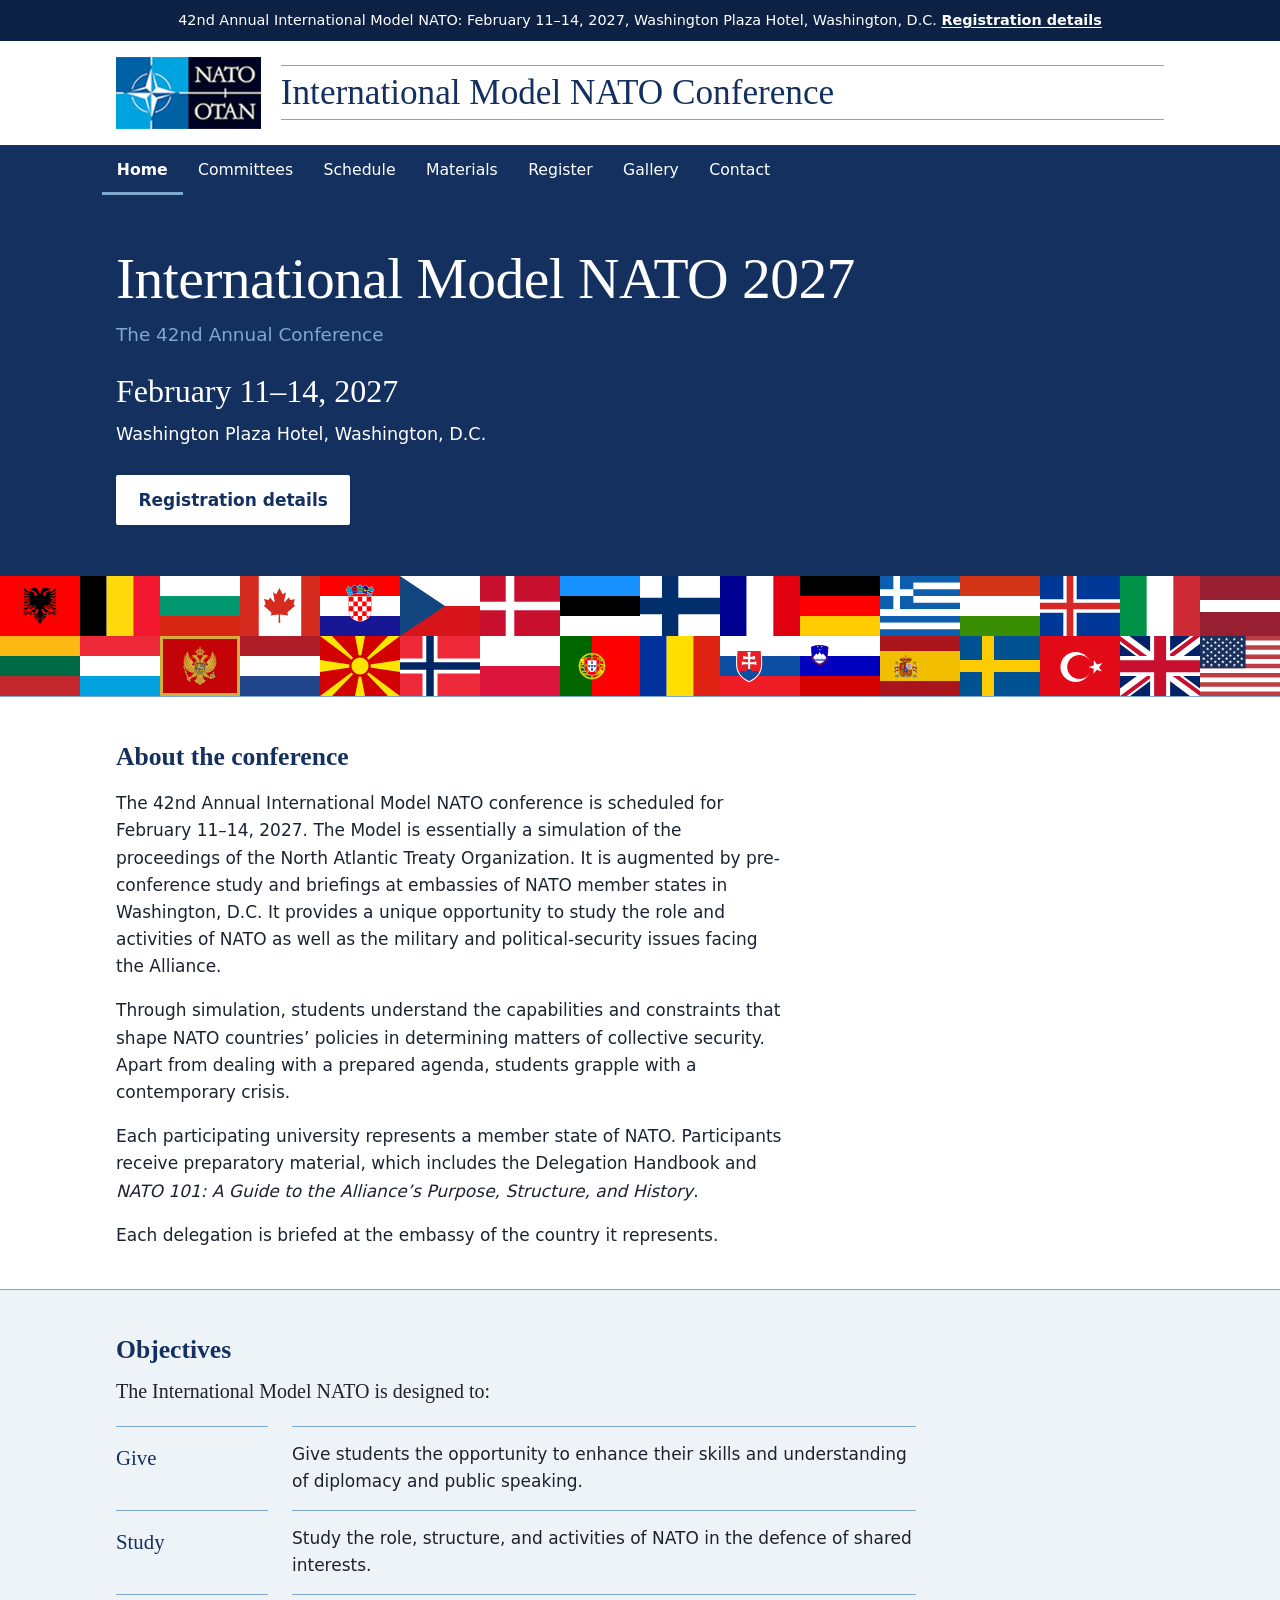
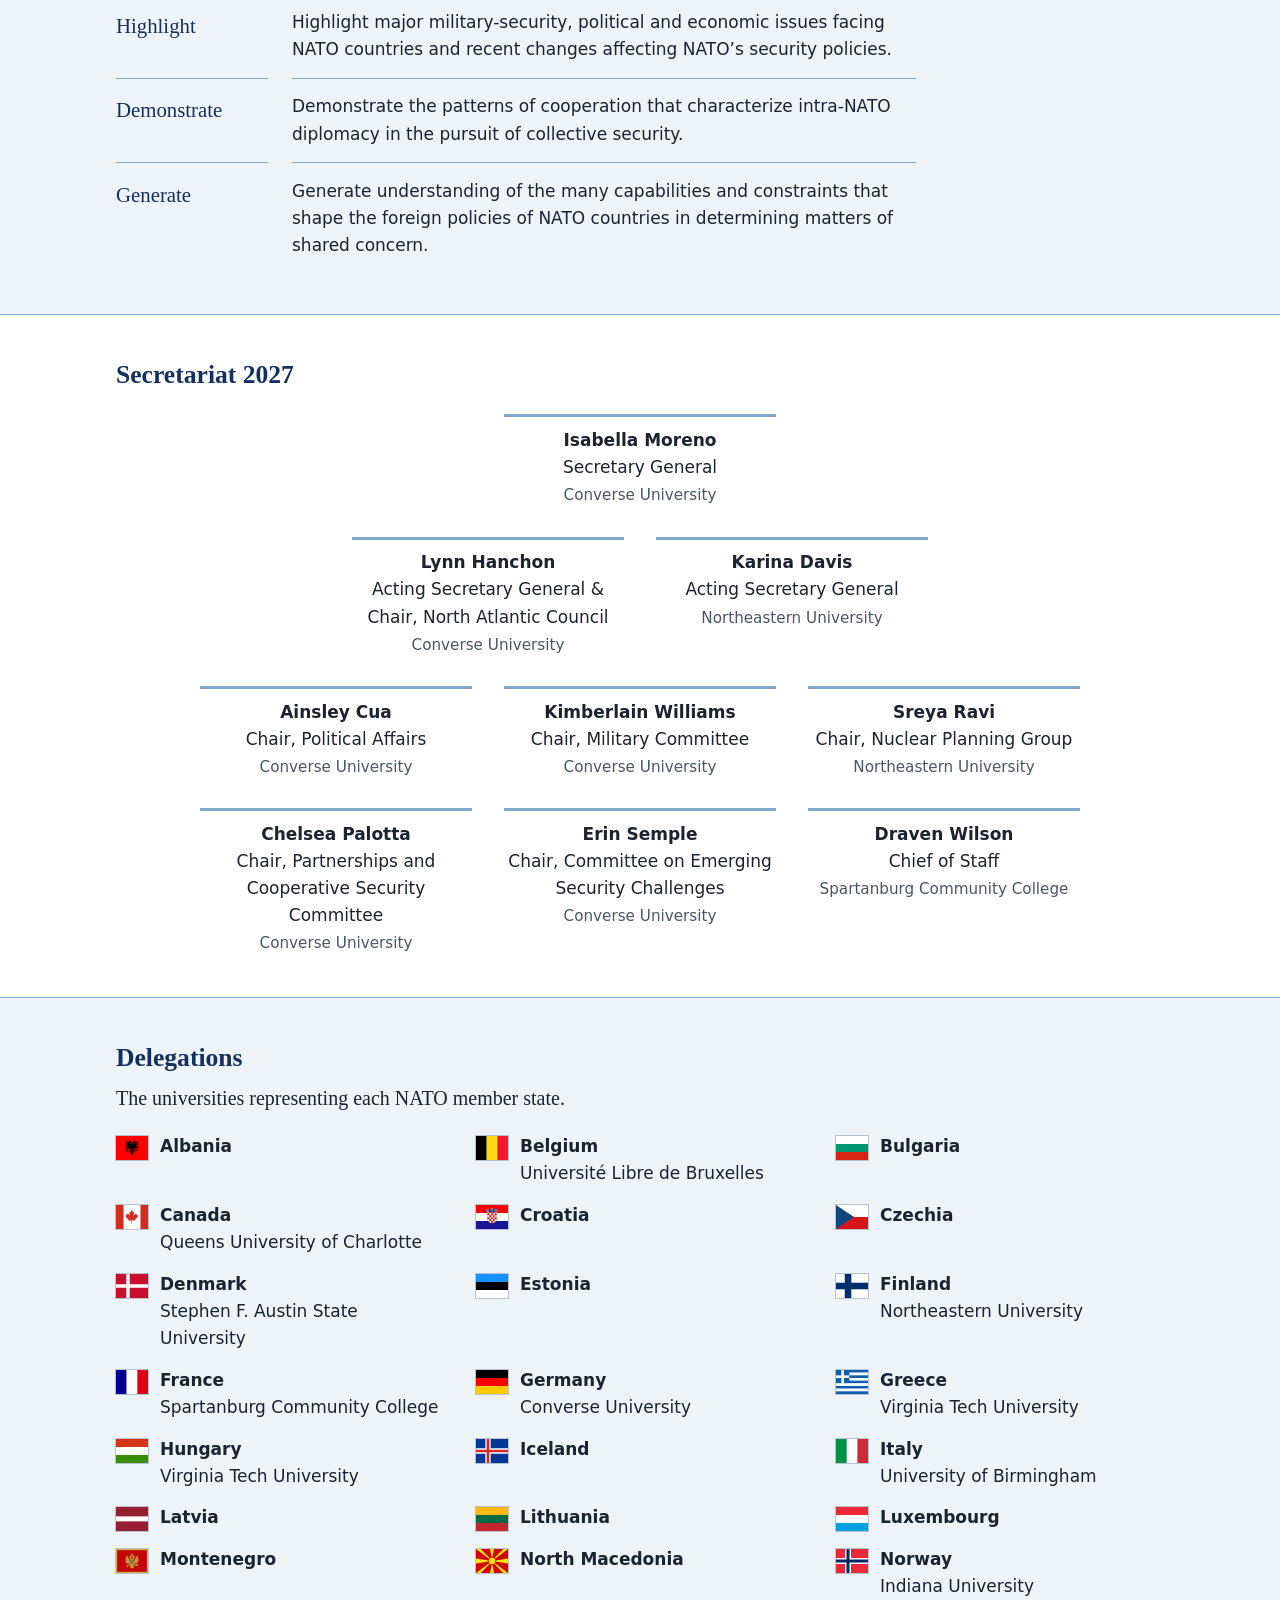
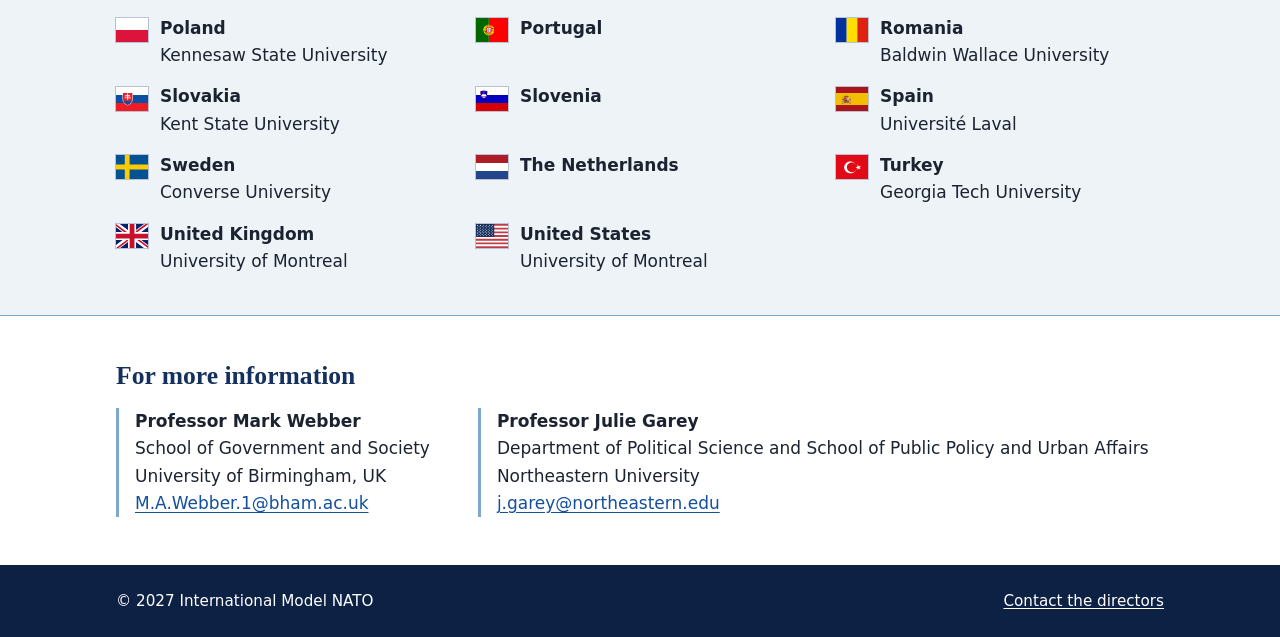
==== commit dbc1eee6: "Add files via upload" ====
--- a/index.html
+++ b/index.html
@@ -121,54 +121,62 @@
 
     <section class="wrap prose">
       <h2>Secretariat 2027</h2>
-      <!-- EDIT HERE: one <li> per person. Copy one whole <li>...</li> block to add someone. -->
-      <ul class="people">
-          <li>
-            <strong>Isabella Moreno</strong><br>
-            Secretary General<br>
-            <span class="where">Converse University</span>
-          </li>
-          <li>
-            <strong>Lynn Hanchon</strong><br>
-            Acting Secretary General &amp; Chair, North Atlantic Council<br>
-            <span class="where">Converse University</span>
-          </li>
-          <li>
-            <strong>Karina Davis</strong><br>
-            Acting Secretary General<br>
-            <span class="where">Northeastern University</span>
-          </li>
-          <li>
-            <strong>Ainsley Cua</strong><br>
-            Chair, Political Affairs<br>
-            <span class="where">Converse University</span>
-          </li>
-          <li>
-            <strong>Kimberlain Williams</strong><br>
-            Chair, Military Committee<br>
-            <span class="where">Converse University</span>
-          </li>
-          <li>
-            <strong>Sreya Ravi</strong><br>
-            Chair, Nuclear Planning Group<br>
-            <span class="where">Northeastern University</span>
-          </li>
-          <li>
-            <strong>Chelsea Palotta</strong><br>
-            Chair, Partnerships and Cooperative Security Committee<br>
-            <span class="where">Converse University</span>
-          </li>
-          <li>
-            <strong>Erin Semple</strong><br>
-            Chair, Committee on Emerging Security Challenges<br>
-            <span class="where">Converse University</span>
-          </li>
-          <li>
-            <strong>Draven Wilson</strong><br>
-            Chief of Staff<br>
-            <span class="where">Spartanburg Community College</span>
-          </li>
-      </ul>
+      <!-- EDIT HERE: each <ul> is one row, centered on the page. Copy one whole <li>...</li> block to add someone to a row. -->
+      <div class="people">
+        <ul class="people-row">
+            <li>
+              <strong>Isabella Moreno</strong><br>
+              Secretary General<br>
+              <span class="where">Converse University</span>
+            </li>
+        </ul>
+        <ul class="people-row">
+            <li>
+              <strong>Lynn Hanchon</strong><br>
+              Acting Secretary General &amp; Chair, North Atlantic Council<br>
+              <span class="where">Converse University</span>
+            </li>
+            <li>
+              <strong>Karina Davis</strong><br>
+              Acting Secretary General<br>
+              <span class="where">Northeastern University</span>
+            </li>
+        </ul>
+        <ul class="people-row">
+            <li>
+              <strong>Ainsley Cua</strong><br>
+              Chair, Political Affairs<br>
+              <span class="where">Converse University</span>
+            </li>
+            <li>
+              <strong>Kimberlain Williams</strong><br>
+              Chair, Military Committee<br>
+              <span class="where">Converse University</span>
+            </li>
+            <li>
+              <strong>Sreya Ravi</strong><br>
+              Chair, Nuclear Planning Group<br>
+              <span class="where">Northeastern University</span>
+            </li>
+        </ul>
+        <ul class="people-row">
+            <li>
+              <strong>Chelsea Palotta</strong><br>
+              Chair, Partnerships and Cooperative Security Committee<br>
+              <span class="where">Converse University</span>
+            </li>
+            <li>
+              <strong>Erin Semple</strong><br>
+              Chair, Committee on Emerging Security Challenges<br>
+              <span class="where">Converse University</span>
+            </li>
+            <li>
+              <strong>Draven Wilson</strong><br>
+              Chief of Staff<br>
+              <span class="where">Spartanburg Community College</span>
+            </li>
+        </ul>
+      </div>
     </section>
     <section class="band">
       <div class="wrap">
--- a/css/style.css
+++ b/css/style.css
@@ -217,15 +217,23 @@
 .contacts li { border-left: 3px solid var(--steel); padding-left: 1rem; }
 
 /* Secretariat and delegations (home page) */
-.people {
-  display: grid;
-  grid-template-columns: repeat(auto-fill, minmax(16rem, 1fr));
+.people { margin-top: 1.5rem; }
+.people-row {
+  display: flex;
+  flex-wrap: wrap;
+  justify-content: center;
   gap: 1.25rem 2rem;
   list-style: none;
   padding: 0;
-  margin: 1.25rem 0 0;
-}
-.people li { border-left: 3px solid var(--steel); padding-left: 1rem; }
+  margin: 0 0 1.75rem;
+}
+.people-row li {
+  width: 17rem;
+  max-width: 100%;
+  padding-top: 0.6rem;
+  border-top: 3px solid var(--steel);
+  text-align: center;
+}
 .people .where { color: #4a5568; font-size: 0.95rem; }
 
 .delegations {
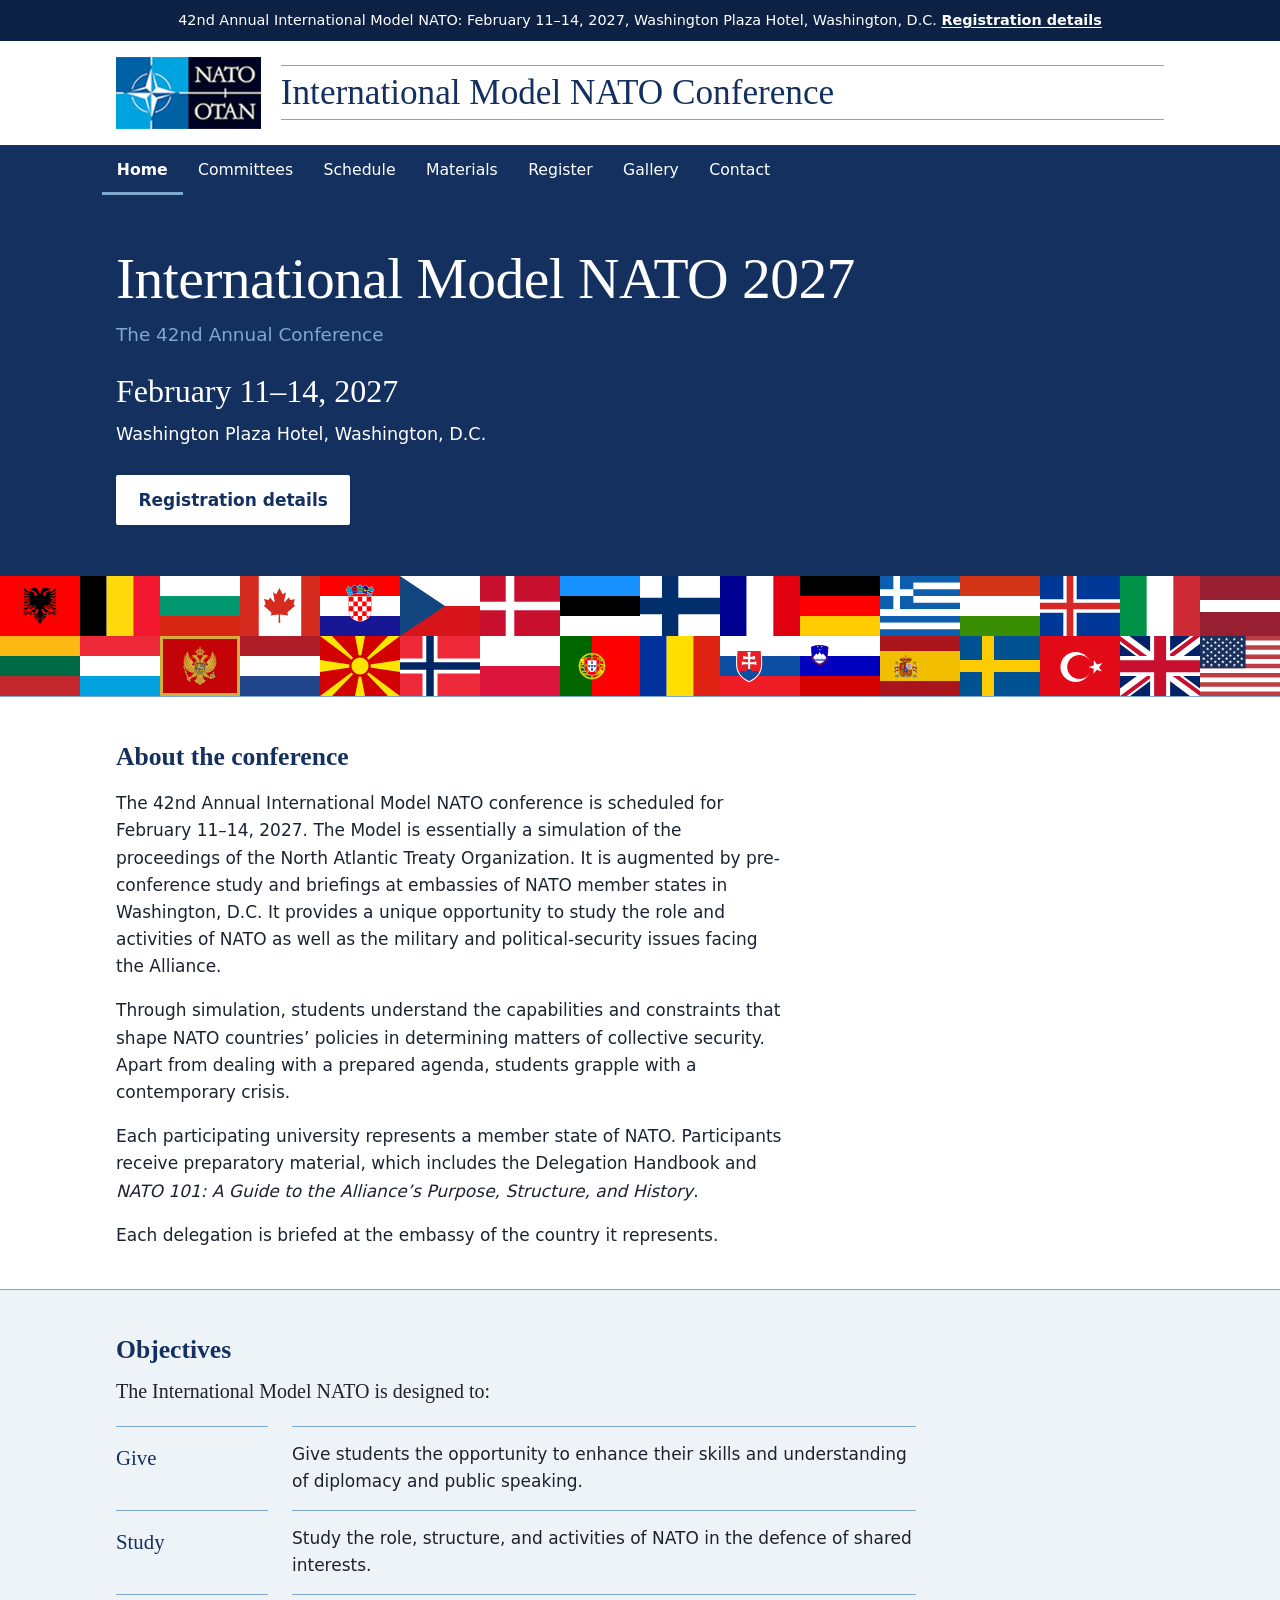
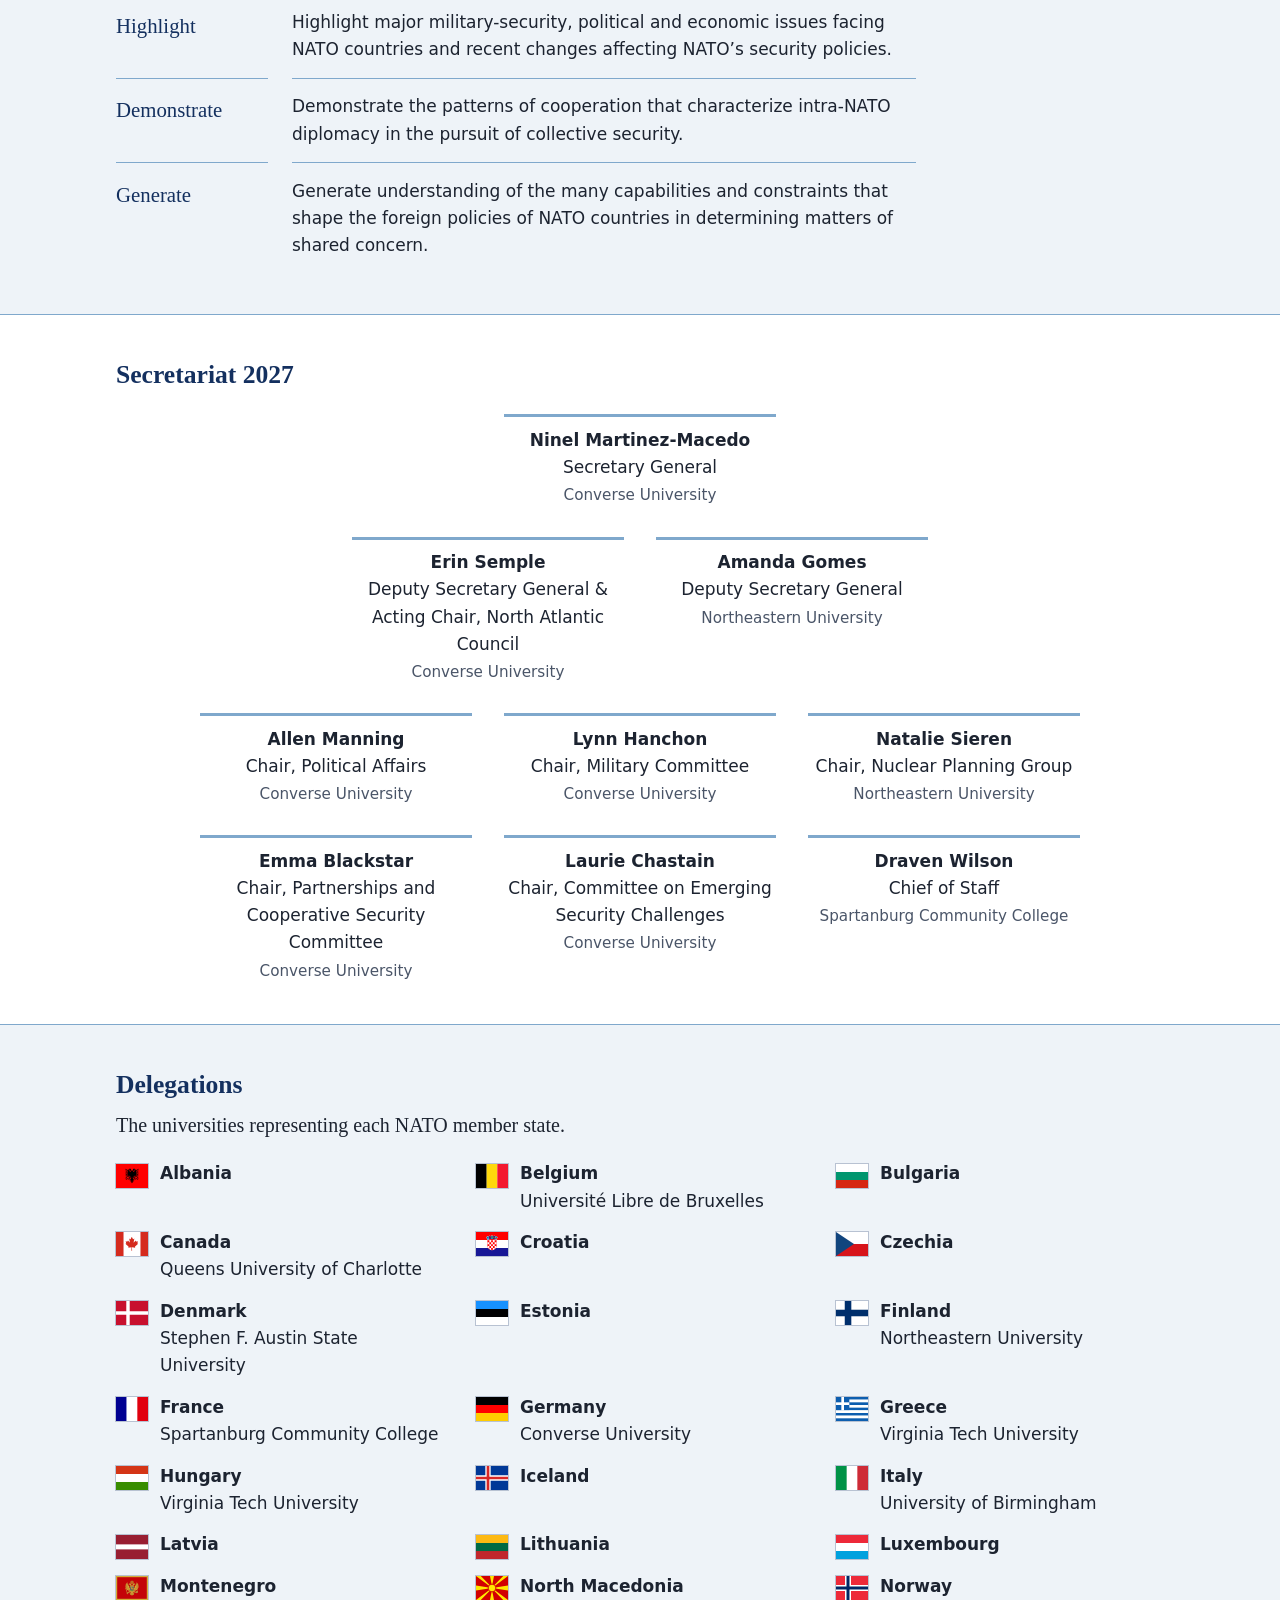
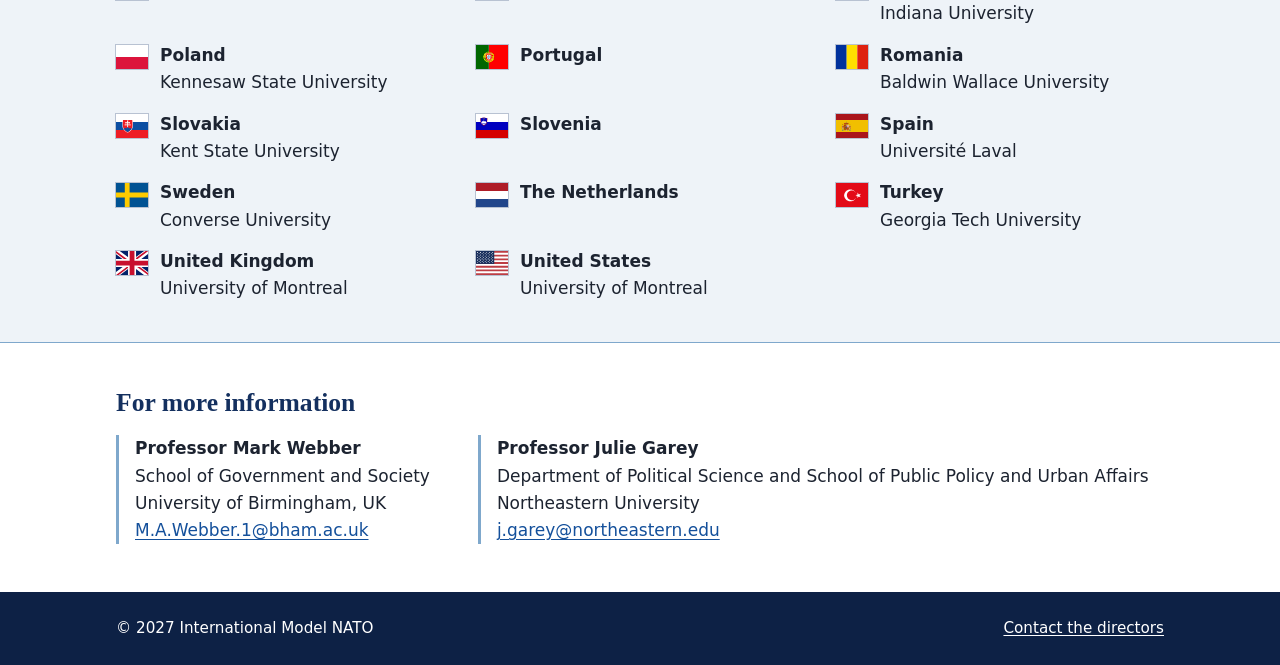
==== commit c76f279c: "Add files via upload" ====
--- a/index.html
+++ b/index.html
@@ -125,48 +125,48 @@
       <div class="people">
         <ul class="people-row">
             <li>
-              <strong>Isabella Moreno</strong><br>
+              <strong>Ninel Martinez-Macedo</strong><br>
               Secretary General<br>
               <span class="where">Converse University</span>
             </li>
         </ul>
         <ul class="people-row">
             <li>
+              <strong>Erin Semple</strong><br>
+              Deputy Secretary General &amp; Acting Chair, North Atlantic Council<br>
+              <span class="where">Converse University</span>
+            </li>
+            <li>
+              <strong>Amanda Gomes</strong><br>
+              Deputy Secretary General<br>
+              <span class="where">Northeastern University</span>
+            </li>
+        </ul>
+        <ul class="people-row">
+            <li>
+              <strong>Allen Manning</strong><br>
+              Chair, Political Affairs<br>
+              <span class="where">Converse University</span>
+            </li>
+            <li>
               <strong>Lynn Hanchon</strong><br>
-              Acting Secretary General &amp; Chair, North Atlantic Council<br>
-              <span class="where">Converse University</span>
-            </li>
-            <li>
-              <strong>Karina Davis</strong><br>
-              Acting Secretary General<br>
-              <span class="where">Northeastern University</span>
-            </li>
-        </ul>
-        <ul class="people-row">
-            <li>
-              <strong>Ainsley Cua</strong><br>
-              Chair, Political Affairs<br>
-              <span class="where">Converse University</span>
-            </li>
-            <li>
-              <strong>Kimberlain Williams</strong><br>
               Chair, Military Committee<br>
               <span class="where">Converse University</span>
             </li>
             <li>
-              <strong>Sreya Ravi</strong><br>
+              <strong>Natalie Sieren</strong><br>
               Chair, Nuclear Planning Group<br>
               <span class="where">Northeastern University</span>
             </li>
         </ul>
         <ul class="people-row">
             <li>
-              <strong>Chelsea Palotta</strong><br>
+              <strong>Emma Blackstar</strong><br>
               Chair, Partnerships and Cooperative Security Committee<br>
               <span class="where">Converse University</span>
             </li>
             <li>
-              <strong>Erin Semple</strong><br>
+              <strong>Laurie Chastain</strong><br>
               Chair, Committee on Emerging Security Challenges<br>
               <span class="where">Converse University</span>
             </li>
--- a/css/style.css
+++ b/css/style.css
@@ -288,6 +288,7 @@
 .doc-list li { border-left: 3px solid var(--steel); padding: 0 0 0.5rem 1rem; margin-bottom: 0.5rem; }
 .doc-list h2 { font-size: 1.3rem; margin-top: 1.1rem; }
 .doc-list p { margin: 0; }
+.doc-list p + p { margin-top: 0.4rem; }
 
 /* Gallery */
 .tile-grid {
